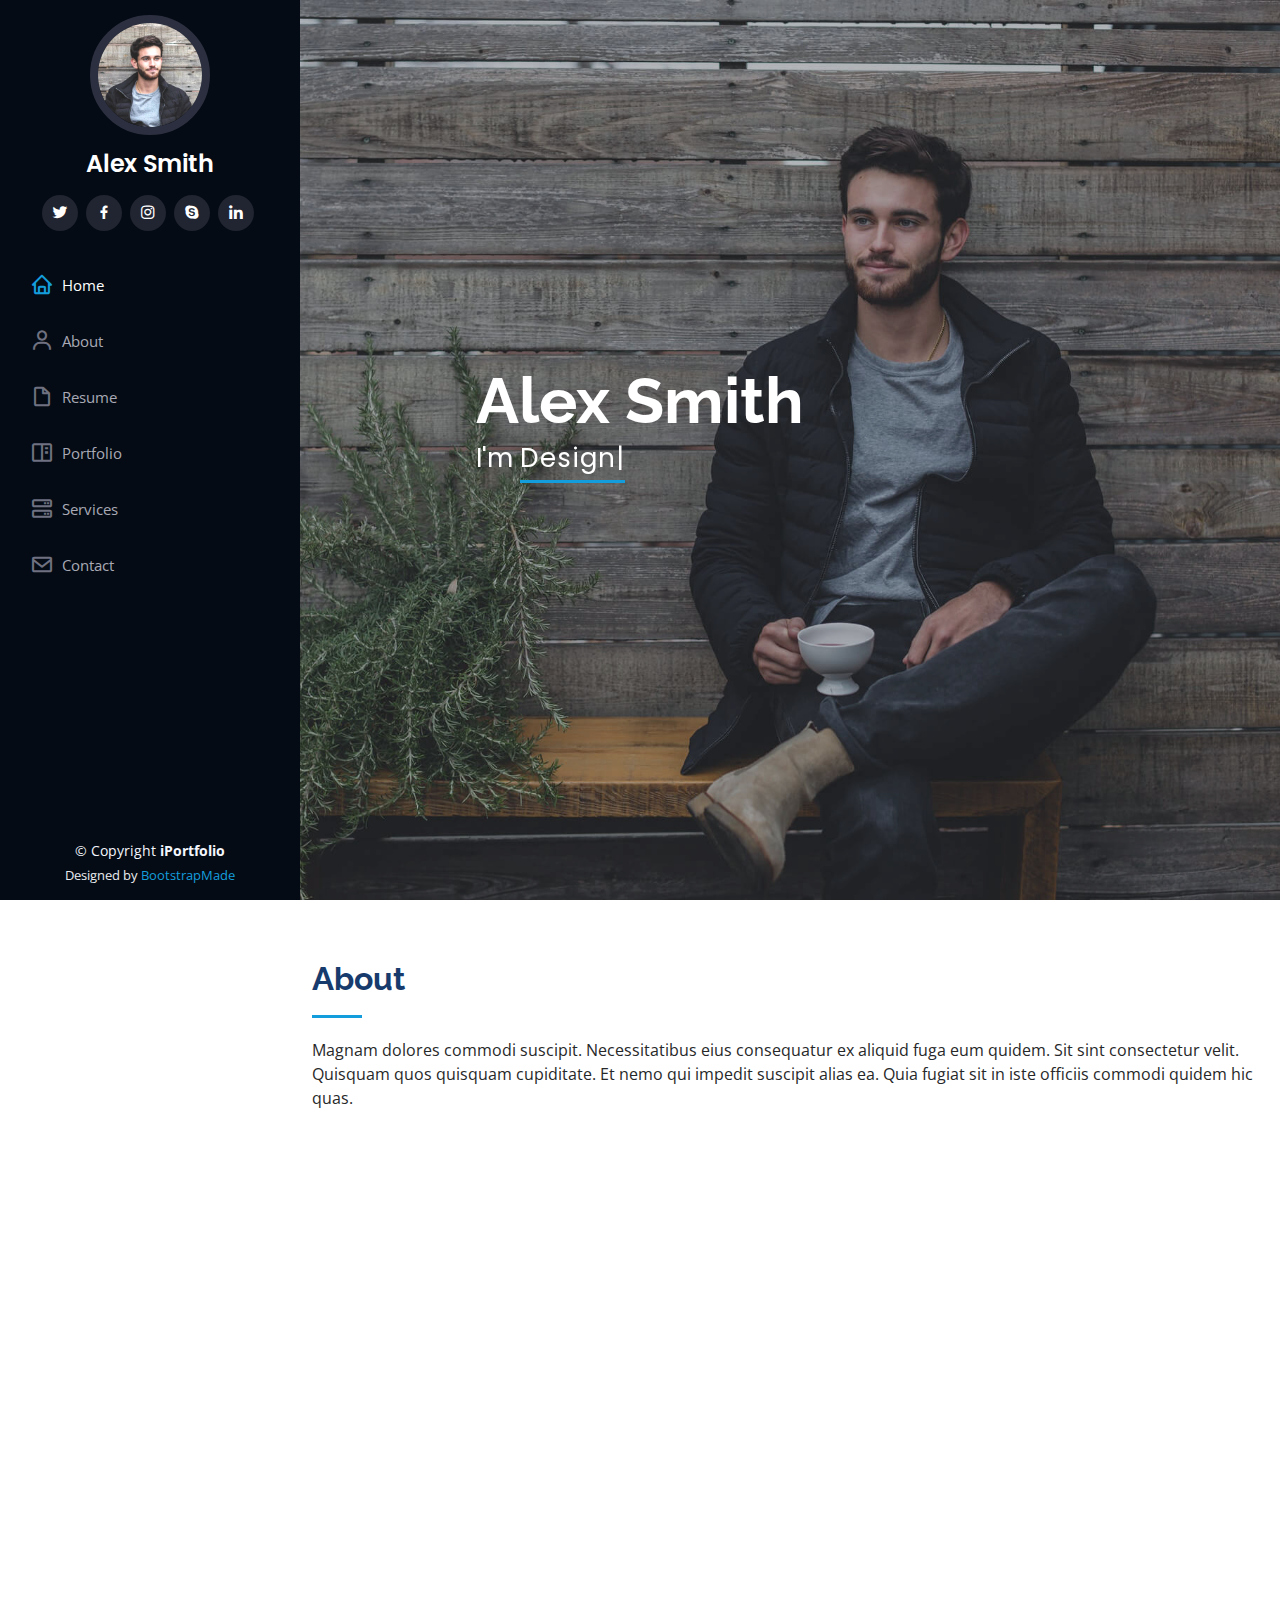
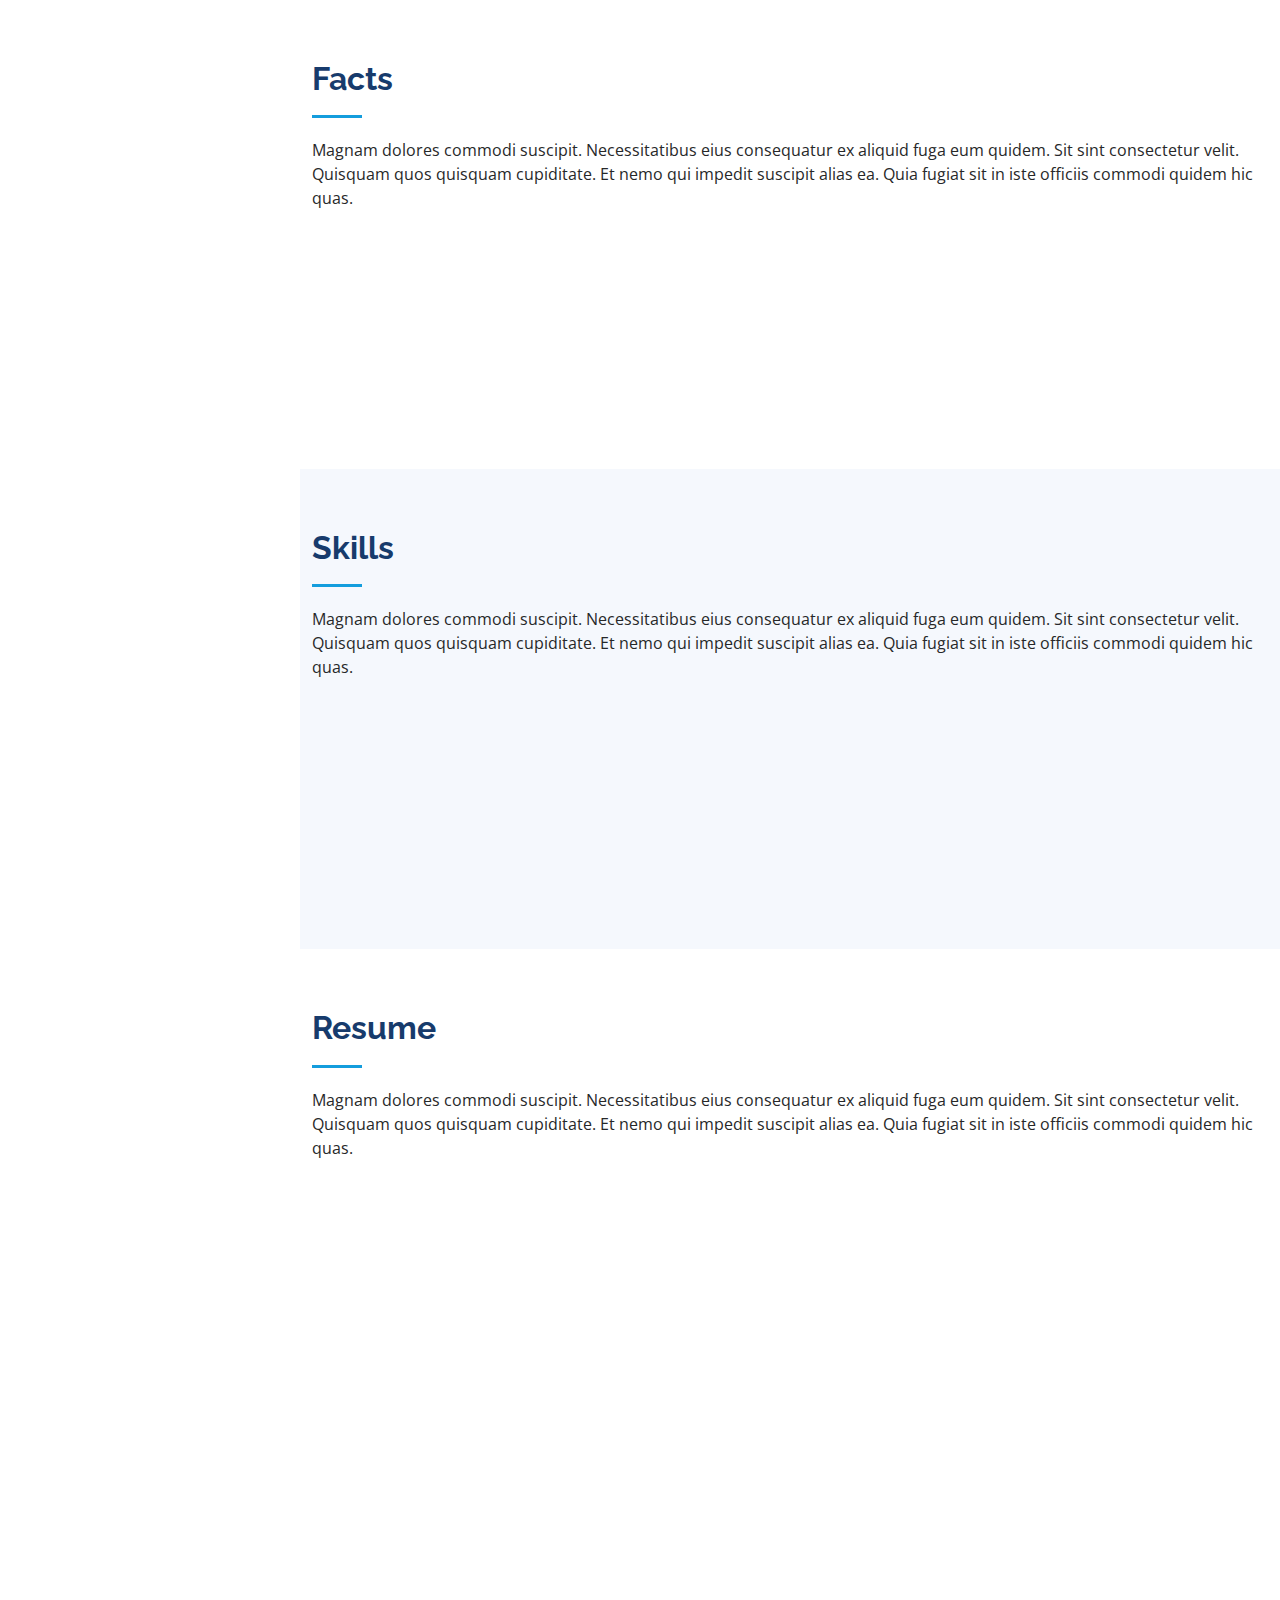
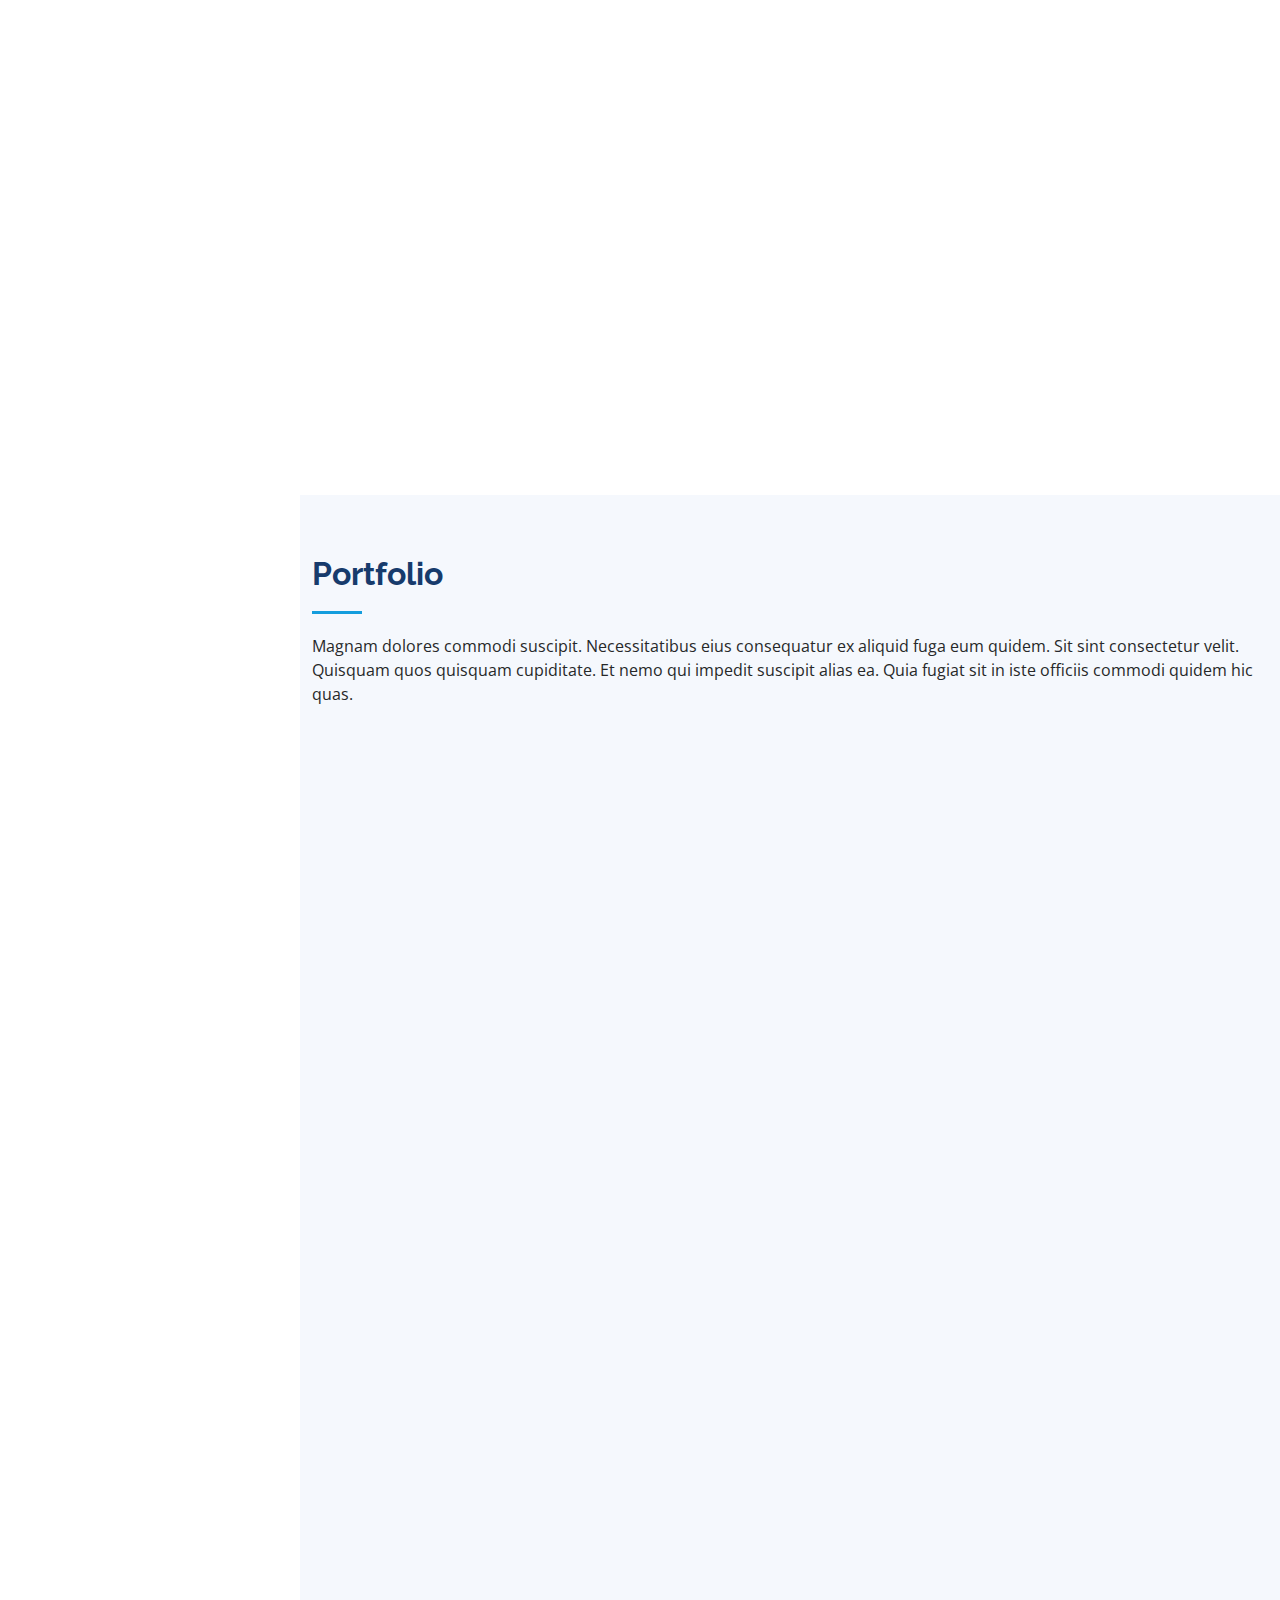
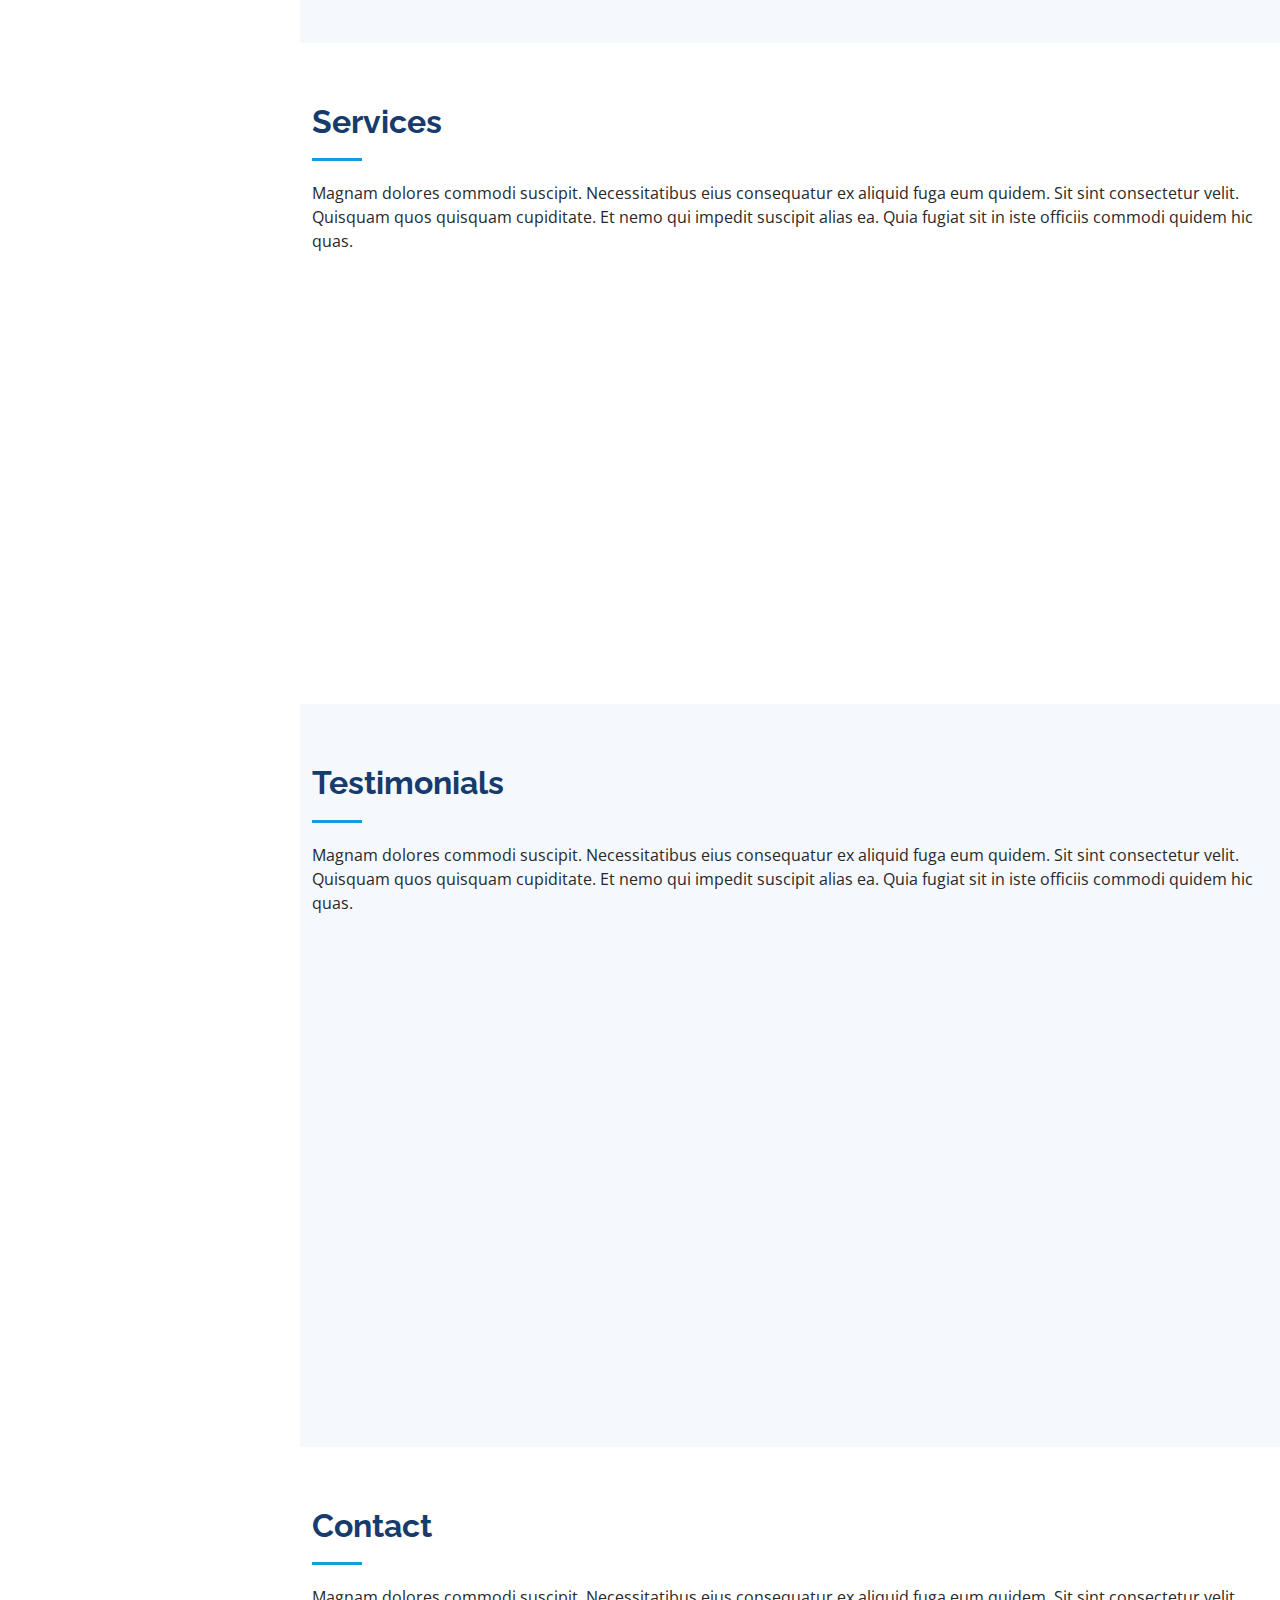
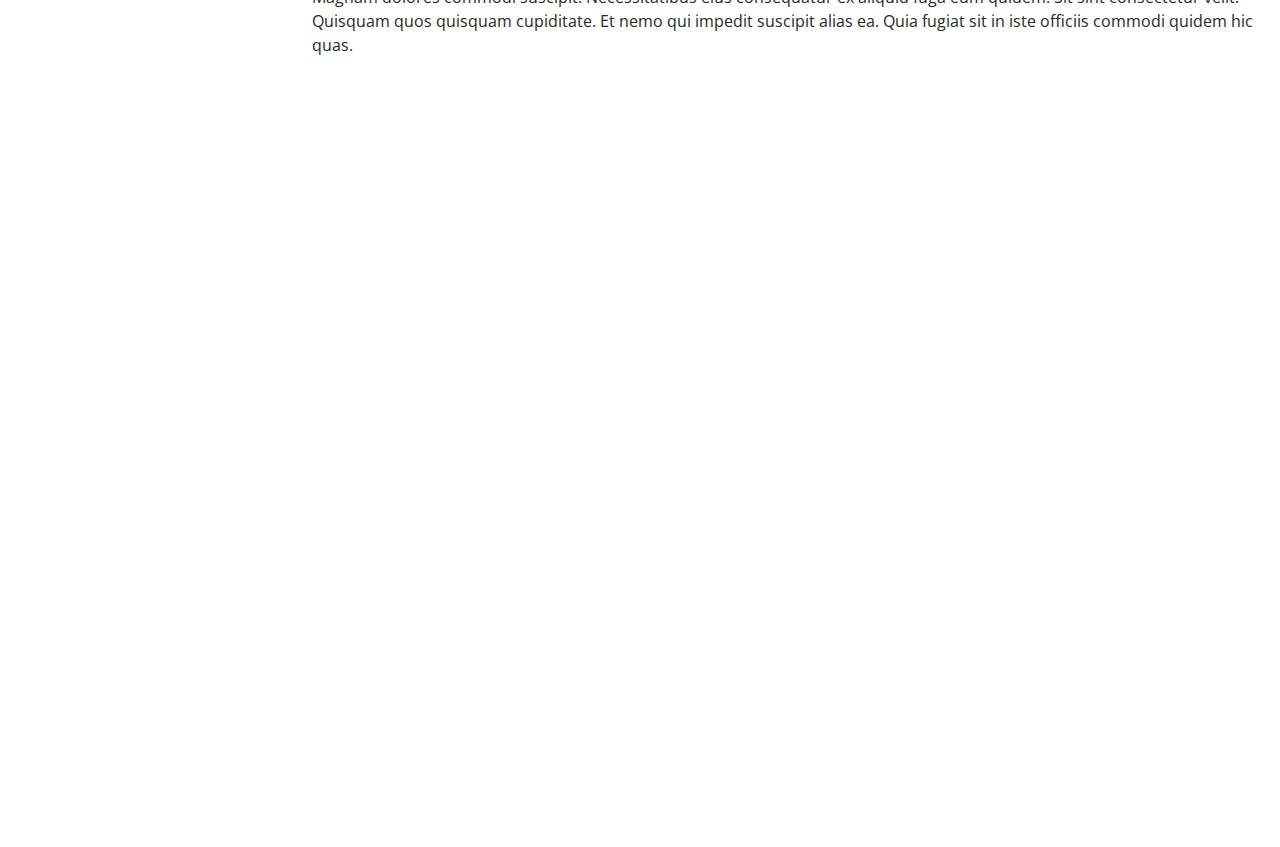
==== index.html @ 1d285004 "Bootstrap Free resume Template" ====
<!DOCTYPE html>
<html lang="en">

<head>
  <meta charset="utf-8">
  <meta content="width=device-width, initial-scale=1.0" name="viewport">

  <title>iPortfolio Bootstrap Template - Index</title>
  <meta content="" name="description">
  <meta content="" name="keywords">

  <!-- Favicons -->
  <link href="assets/img/favicon.png" rel="icon">
  <link href="assets/img/apple-touch-icon.png" rel="apple-touch-icon">

  <!-- Google Fonts -->
  <link href="https://fonts.googleapis.com/css?family=Open+Sans:300,300i,400,400i,600,600i,700,700i|Raleway:300,300i,400,400i,500,500i,600,600i,700,700i|Poppins:300,300i,400,400i,500,500i,600,600i,700,700i" rel="stylesheet">

  <!-- Vendor CSS Files -->
  <link href="assets/vendor/aos/aos.css" rel="stylesheet">
  <link href="assets/vendor/bootstrap/css/bootstrap.min.css" rel="stylesheet">
  <link href="assets/vendor/bootstrap-icons/bootstrap-icons.css" rel="stylesheet">
  <link href="assets/vendor/boxicons/css/boxicons.min.css" rel="stylesheet">
  <link href="assets/vendor/glightbox/css/glightbox.min.css" rel="stylesheet">
  <link href="assets/vendor/swiper/swiper-bundle.min.css" rel="stylesheet">

  <!-- Template Main CSS File -->
  <link href="assets/css/style.css" rel="stylesheet">

  <!-- =======================================================
  * Template Name: iPortfolio
  * Updated: Mar 10 2023 with Bootstrap v5.2.3
  * Template URL: https://bootstrapmade.com/iportfolio-bootstrap-portfolio-websites-template/
  * Author: BootstrapMade.com
  * License: https://bootstrapmade.com/license/
  ======================================================== -->
</head>

<body>

  <!-- ======= Mobile nav toggle button ======= -->
  <i class="bi bi-list mobile-nav-toggle d-xl-none"></i>

  <!-- ======= Header ======= -->
  <header id="header">
    <div class="d-flex flex-column">

      <div class="profile">
        <img src="assets/img/profile-img.jpg" alt="" class="img-fluid rounded-circle">
        <h1 class="text-light"><a href="index.html">Alex Smith</a></h1>
        <div class="social-links mt-3 text-center">
          <a href="#" class="twitter"><i class="bx bxl-twitter"></i></a>
          <a href="#" class="facebook"><i class="bx bxl-facebook"></i></a>
          <a href="#" class="instagram"><i class="bx bxl-instagram"></i></a>
          <a href="#" class="google-plus"><i class="bx bxl-skype"></i></a>
          <a href="#" class="linkedin"><i class="bx bxl-linkedin"></i></a>
        </div>
      </div>

      <nav id="navbar" class="nav-menu navbar">
        <ul>
          <li><a href="#hero" class="nav-link scrollto active"><i class="bx bx-home"></i> <span>Home</span></a></li>
          <li><a href="#about" class="nav-link scrollto"><i class="bx bx-user"></i> <span>About</span></a></li>
          <li><a href="#resume" class="nav-link scrollto"><i class="bx bx-file-blank"></i> <span>Resume</span></a></li>
          <li><a href="#portfolio" class="nav-link scrollto"><i class="bx bx-book-content"></i> <span>Portfolio</span></a></li>
          <li><a href="#services" class="nav-link scrollto"><i class="bx bx-server"></i> <span>Services</span></a></li>
          <li><a href="#contact" class="nav-link scrollto"><i class="bx bx-envelope"></i> <span>Contact</span></a></li>
        </ul>
      </nav><!-- .nav-menu -->
    </div>
  </header><!-- End Header -->

  <!-- ======= Hero Section ======= -->
  <section id="hero" class="d-flex flex-column justify-content-center align-items-center">
    <div class="hero-container" data-aos="fade-in">
      <h1>Alex Smith</h1>
      <p>I'm <span class="typed" data-typed-items="Designer, Developer, Freelancer, Photographer"></span></p>
    </div>
  </section><!-- End Hero -->

  <main id="main">

    <!-- ======= About Section ======= -->
    <section id="about" class="about">
      <div class="container">

        <div class="section-title">
          <h2>About</h2>
          <p>Magnam dolores commodi suscipit. Necessitatibus eius consequatur ex aliquid fuga eum quidem. Sit sint consectetur velit. Quisquam quos quisquam cupiditate. Et nemo qui impedit suscipit alias ea. Quia fugiat sit in iste officiis commodi quidem hic quas.</p>
        </div>

        <div class="row">
          <div class="col-lg-4" data-aos="fade-right">
            <img src="assets/img/profile-img.jpg" class="img-fluid" alt="">
          </div>
          <div class="col-lg-8 pt-4 pt-lg-0 content" data-aos="fade-left">
            <h3>UI/UX Designer &amp; Web Developer.</h3>
            <p class="fst-italic">
              Lorem ipsum dolor sit amet, consectetur adipiscing elit, sed do eiusmod tempor incididunt ut labore et dolore
              magna aliqua.
            </p>
            <div class="row">
              <div class="col-lg-6">
                <ul>
                  <li><i class="bi bi-chevron-right"></i> <strong>Birthday:</strong> <span>1 May 1995</span></li>
                  <li><i class="bi bi-chevron-right"></i> <strong>Website:</strong> <span>www.example.com</span></li>
                  <li><i class="bi bi-chevron-right"></i> <strong>Phone:</strong> <span>+123 456 7890</span></li>
                  <li><i class="bi bi-chevron-right"></i> <strong>City:</strong> <span>New York, USA</span></li>
                </ul>
              </div>
              <div class="col-lg-6">
                <ul>
                  <li><i class="bi bi-chevron-right"></i> <strong>Age:</strong> <span>30</span></li>
                  <li><i class="bi bi-chevron-right"></i> <strong>Degree:</strong> <span>Master</span></li>
                  <li><i class="bi bi-chevron-right"></i> <strong>PhEmailone:</strong> <span>email@example.com</span></li>
                  <li><i class="bi bi-chevron-right"></i> <strong>Freelance:</strong> <span>Available</span></li>
                </ul>
              </div>
            </div>
            <p>
              Officiis eligendi itaque labore et dolorum mollitia officiis optio vero. Quisquam sunt adipisci omnis et ut. Nulla accusantium dolor incidunt officia tempore. Et eius omnis.
              Cupiditate ut dicta maxime officiis quidem quia. Sed et consectetur qui quia repellendus itaque neque. Aliquid amet quidem ut quaerat cupiditate. Ab et eum qui repellendus omnis culpa magni laudantium dolores.
            </p>
          </div>
        </div>

      </div>
    </section><!-- End About Section -->

    <!-- ======= Facts Section ======= -->
    <section id="facts" class="facts">
      <div class="container">

        <div class="section-title">
          <h2>Facts</h2>
          <p>Magnam dolores commodi suscipit. Necessitatibus eius consequatur ex aliquid fuga eum quidem. Sit sint consectetur velit. Quisquam quos quisquam cupiditate. Et nemo qui impedit suscipit alias ea. Quia fugiat sit in iste officiis commodi quidem hic quas.</p>
        </div>

        <div class="row no-gutters">

          <div class="col-lg-3 col-md-6 d-md-flex align-items-md-stretch" data-aos="fade-up">
            <div class="count-box">
              <i class="bi bi-emoji-smile"></i>
              <span data-purecounter-start="0" data-purecounter-end="232" data-purecounter-duration="1" class="purecounter"></span>
              <p><strong>Happy Clients</strong> consequuntur quae</p>
            </div>
          </div>

          <div class="col-lg-3 col-md-6 d-md-flex align-items-md-stretch" data-aos="fade-up" data-aos-delay="100">
            <div class="count-box">
              <i class="bi bi-journal-richtext"></i>
              <span data-purecounter-start="0" data-purecounter-end="521" data-purecounter-duration="1" class="purecounter"></span>
              <p><strong>Projects</strong> adipisci atque cum quia aut</p>
            </div>
          </div>

          <div class="col-lg-3 col-md-6 d-md-flex align-items-md-stretch" data-aos="fade-up" data-aos-delay="200">
            <div class="count-box">
              <i class="bi bi-headset"></i>
              <span data-purecounter-start="0" data-purecounter-end="1453" data-purecounter-duration="1" class="purecounter"></span>
              <p><strong>Hours Of Support</strong> aut commodi quaerat</p>
            </div>
          </div>

          <div class="col-lg-3 col-md-6 d-md-flex align-items-md-stretch" data-aos="fade-up" data-aos-delay="300">
            <div class="count-box">
              <i class="bi bi-people"></i>
              <span data-purecounter-start="0" data-purecounter-end="32" data-purecounter-duration="1" class="purecounter"></span>
              <p><strong>Hard Workers</strong> rerum asperiores dolor</p>
            </div>
          </div>

        </div>

      </div>
    </section><!-- End Facts Section -->

    <!-- ======= Skills Section ======= -->
    <section id="skills" class="skills section-bg">
      <div class="container">

        <div class="section-title">
          <h2>Skills</h2>
          <p>Magnam dolores commodi suscipit. Necessitatibus eius consequatur ex aliquid fuga eum quidem. Sit sint consectetur velit. Quisquam quos quisquam cupiditate. Et nemo qui impedit suscipit alias ea. Quia fugiat sit in iste officiis commodi quidem hic quas.</p>
        </div>

        <div class="row skills-content">

          <div class="col-lg-6" data-aos="fade-up">

            <div class="progress">
              <span class="skill">HTML <i class="val">100%</i></span>
              <div class="progress-bar-wrap">
                <div class="progress-bar" role="progressbar" aria-valuenow="100" aria-valuemin="0" aria-valuemax="100"></div>
              </div>
            </div>

            <div class="progress">
              <span class="skill">CSS <i class="val">90%</i></span>
              <div class="progress-bar-wrap">
                <div class="progress-bar" role="progressbar" aria-valuenow="90" aria-valuemin="0" aria-valuemax="100"></div>
              </div>
            </div>

            <div class="progress">
              <span class="skill">JavaScript <i class="val">75%</i></span>
              <div class="progress-bar-wrap">
                <div class="progress-bar" role="progressbar" aria-valuenow="75" aria-valuemin="0" aria-valuemax="100"></div>
              </div>
            </div>

          </div>

          <div class="col-lg-6" data-aos="fade-up" data-aos-delay="100">

            <div class="progress">
              <span class="skill">PHP <i class="val">80%</i></span>
              <div class="progress-bar-wrap">
                <div class="progress-bar" role="progressbar" aria-valuenow="80" aria-valuemin="0" aria-valuemax="100"></div>
              </div>
            </div>

            <div class="progress">
              <span class="skill">WordPress/CMS <i class="val">90%</i></span>
              <div class="progress-bar-wrap">
                <div class="progress-bar" role="progressbar" aria-valuenow="90" aria-valuemin="0" aria-valuemax="100"></div>
              </div>
            </div>

            <div class="progress">
              <span class="skill">Photoshop <i class="val">55%</i></span>
              <div class="progress-bar-wrap">
                <div class="progress-bar" role="progressbar" aria-valuenow="55" aria-valuemin="0" aria-valuemax="100"></div>
              </div>
            </div>

          </div>

        </div>

      </div>
    </section><!-- End Skills Section -->

    <!-- ======= Resume Section ======= -->
    <section id="resume" class="resume">
      <div class="container">

        <div class="section-title">
          <h2>Resume</h2>
          <p>Magnam dolores commodi suscipit. Necessitatibus eius consequatur ex aliquid fuga eum quidem. Sit sint consectetur velit. Quisquam quos quisquam cupiditate. Et nemo qui impedit suscipit alias ea. Quia fugiat sit in iste officiis commodi quidem hic quas.</p>
        </div>

        <div class="row">
          <div class="col-lg-6" data-aos="fade-up">
            <h3 class="resume-title">Sumary</h3>
            <div class="resume-item pb-0">
              <h4>Alex Smith</h4>
              <p><em>Innovative and deadline-driven Graphic Designer with 3+ years of experience designing and developing user-centered digital/print marketing material from initial concept to final, polished deliverable.</em></p>
              <ul>
                <li>Portland par 127,Orlando, FL</li>
                <li>(123) 456-7891</li>
                <li>alice.barkley@example.com</li>
              </ul>
            </div>

            <h3 class="resume-title">Education</h3>
            <div class="resume-item">
              <h4>Master of Fine Arts &amp; Graphic Design</h4>
              <h5>2015 - 2016</h5>
              <p><em>Rochester Institute of Technology, Rochester, NY</em></p>
              <p>Qui deserunt veniam. Et sed aliquam labore tempore sed quisquam iusto autem sit. Ea vero voluptatum qui ut dignissimos deleniti nerada porti sand markend</p>
            </div>
            <div class="resume-item">
              <h4>Bachelor of Fine Arts &amp; Graphic Design</h4>
              <h5>2010 - 2014</h5>
              <p><em>Rochester Institute of Technology, Rochester, NY</em></p>
              <p>Quia nobis sequi est occaecati aut. Repudiandae et iusto quae reiciendis et quis Eius vel ratione eius unde vitae rerum voluptates asperiores voluptatem Earum molestiae consequatur neque etlon sader mart dila</p>
            </div>
          </div>
          <div class="col-lg-6" data-aos="fade-up" data-aos-delay="100">
            <h3 class="resume-title">Professional Experience</h3>
            <div class="resume-item">
              <h4>Senior graphic design specialist</h4>
              <h5>2019 - Present</h5>
              <p><em>Experion, New York, NY </em></p>
              <ul>
                <li>Lead in the design, development, and implementation of the graphic, layout, and production communication materials</li>
                <li>Delegate tasks to the 7 members of the design team and provide counsel on all aspects of the project. </li>
                <li>Supervise the assessment of all graphic materials in order to ensure quality and accuracy of the design</li>
                <li>Oversee the efficient use of production project budgets ranging from $2,000 - $25,000</li>
              </ul>
            </div>
            <div class="resume-item">
              <h4>Graphic design specialist</h4>
              <h5>2017 - 2018</h5>
              <p><em>Stepping Stone Advertising, New York, NY</em></p>
              <ul>
                <li>Developed numerous marketing programs (logos, brochures,infographics, presentations, and advertisements).</li>
                <li>Managed up to 5 projects or tasks at a given time while under pressure</li>
                <li>Recommended and consulted with clients on the most appropriate graphic design</li>
                <li>Created 4+ design presentations and proposals a month for clients and account managers</li>
              </ul>
            </div>
          </div>
        </div>

      </div>
    </section><!-- End Resume Section -->

    <!-- ======= Portfolio Section ======= -->
    <section id="portfolio" class="portfolio section-bg">
      <div class="container">

        <div class="section-title">
          <h2>Portfolio</h2>
          <p>Magnam dolores commodi suscipit. Necessitatibus eius consequatur ex aliquid fuga eum quidem. Sit sint consectetur velit. Quisquam quos quisquam cupiditate. Et nemo qui impedit suscipit alias ea. Quia fugiat sit in iste officiis commodi quidem hic quas.</p>
        </div>

        <div class="row" data-aos="fade-up">
          <div class="col-lg-12 d-flex justify-content-center">
            <ul id="portfolio-flters">
              <li data-filter="*" class="filter-active">All</li>
              <li data-filter=".filter-app">App</li>
              <li data-filter=".filter-card">Card</li>
              <li data-filter=".filter-web">Web</li>
            </ul>
          </div>
        </div>

        <div class="row portfolio-container" data-aos="fade-up" data-aos-delay="100">

          <div class="col-lg-4 col-md-6 portfolio-item filter-app">
            <div class="portfolio-wrap">
              <img src="assets/img/portfolio/portfolio-1.jpg" class="img-fluid" alt="">
              <div class="portfolio-links">
                <a href="assets/img/portfolio/portfolio-1.jpg" data-gallery="portfolioGallery" class="portfolio-lightbox" title="App 1"><i class="bx bx-plus"></i></a>
                <a href="portfolio-details.html" title="More Details"><i class="bx bx-link"></i></a>
              </div>
            </div>
          </div>

          <div class="col-lg-4 col-md-6 portfolio-item filter-web">
            <div class="portfolio-wrap">
              <img src="assets/img/portfolio/portfolio-2.jpg" class="img-fluid" alt="">
              <div class="portfolio-links">
                <a href="assets/img/portfolio/portfolio-2.jpg" data-gallery="portfolioGallery" class="portfolio-lightbox" title="Web 3"><i class="bx bx-plus"></i></a>
                <a href="portfolio-details.html" title="More Details"><i class="bx bx-link"></i></a>
              </div>
            </div>
          </div>

          <div class="col-lg-4 col-md-6 portfolio-item filter-app">
            <div class="portfolio-wrap">
              <img src="assets/img/portfolio/portfolio-3.jpg" class="img-fluid" alt="">
              <div class="portfolio-links">
                <a href="assets/img/portfolio/portfolio-3.jpg" data-gallery="portfolioGallery" class="portfolio-lightbox" title="App 2"><i class="bx bx-plus"></i></a>
                <a href="portfolio-details.html" title="More Details"><i class="bx bx-link"></i></a>
              </div>
            </div>
          </div>

          <div class="col-lg-4 col-md-6 portfolio-item filter-card">
            <div class="portfolio-wrap">
              <img src="assets/img/portfolio/portfolio-4.jpg" class="img-fluid" alt="">
              <div class="portfolio-links">
                <a href="assets/img/portfolio/portfolio-4.jpg" data-gallery="portfolioGallery" class="portfolio-lightbox" title="Card 2"><i class="bx bx-plus"></i></a>
                <a href="portfolio-details.html" title="More Details"><i class="bx bx-link"></i></a>
              </div>
            </div>
          </div>

          <div class="col-lg-4 col-md-6 portfolio-item filter-web">
            <div class="portfolio-wrap">
              <img src="assets/img/portfolio/portfolio-5.jpg" class="img-fluid" alt="">
              <div class="portfolio-links">
                <a href="assets/img/portfolio/portfolio-5.jpg" data-gallery="portfolioGallery" class="portfolio-lightbox" title="Web 2"><i class="bx bx-plus"></i></a>
                <a href="portfolio-details.html" title="More Details"><i class="bx bx-link"></i></a>
              </div>
            </div>
          </div>

          <div class="col-lg-4 col-md-6 portfolio-item filter-app">
            <div class="portfolio-wrap">
              <img src="assets/img/portfolio/portfolio-6.jpg" class="img-fluid" alt="">
              <div class="portfolio-links">
                <a href="assets/img/portfolio/portfolio-6.jpg" data-gallery="portfolioGallery" class="portfolio-lightbox" title="App 3"><i class="bx bx-plus"></i></a>
                <a href="portfolio-details.html" title="More Details"><i class="bx bx-link"></i></a>
              </div>
            </div>
          </div>

          <div class="col-lg-4 col-md-6 portfolio-item filter-card">
            <div class="portfolio-wrap">
              <img src="assets/img/portfolio/portfolio-7.jpg" class="img-fluid" alt="">
              <div class="portfolio-links">
                <a href="assets/img/portfolio/portfolio-7.jpg" data-gallery="portfolioGallery" class="portfolio-lightbox" title="Card 1"><i class="bx bx-plus"></i></a>
                <a href="portfolio-details.html" title="More Details"><i class="bx bx-link"></i></a>
              </div>
            </div>
          </div>

          <div class="col-lg-4 col-md-6 portfolio-item filter-card">
            <div class="portfolio-wrap">
              <img src="assets/img/portfolio/portfolio-8.jpg" class="img-fluid" alt="">
              <div class="portfolio-links">
                <a href="assets/img/portfolio/portfolio-8.jpg" data-gallery="portfolioGallery" class="portfolio-lightbox" title="Card 3"><i class="bx bx-plus"></i></a>
                <a href="portfolio-details.html" title="More Details"><i class="bx bx-link"></i></a>
              </div>
            </div>
          </div>

          <div class="col-lg-4 col-md-6 portfolio-item filter-web">
            <div class="portfolio-wrap">
              <img src="assets/img/portfolio/portfolio-9.jpg" class="img-fluid" alt="">
              <div class="portfolio-links">
                <a href="assets/img/portfolio/portfolio-9.jpg" data-gallery="portfolioGallery" class="portfolio-lightbox" title="Web 3"><i class="bx bx-plus"></i></a>
                <a href="portfolio-details.html" title="More Details"><i class="bx bx-link"></i></a>
              </div>
            </div>
          </div>

        </div>

      </div>
    </section><!-- End Portfolio Section -->

    <!-- ======= Services Section ======= -->
    <section id="services" class="services">
      <div class="container">

        <div class="section-title">
          <h2>Services</h2>
          <p>Magnam dolores commodi suscipit. Necessitatibus eius consequatur ex aliquid fuga eum quidem. Sit sint consectetur velit. Quisquam quos quisquam cupiditate. Et nemo qui impedit suscipit alias ea. Quia fugiat sit in iste officiis commodi quidem hic quas.</p>
        </div>

        <div class="row">
          <div class="col-lg-4 col-md-6 icon-box" data-aos="fade-up">
            <div class="icon"><i class="bi bi-briefcase"></i></div>
            <h4 class="title"><a href="">Lorem Ipsum</a></h4>
            <p class="description">Voluptatum deleniti atque corrupti quos dolores et quas molestias excepturi sint occaecati cupiditate non provident</p>
          </div>
          <div class="col-lg-4 col-md-6 icon-box" data-aos="fade-up" data-aos-delay="100">
            <div class="icon"><i class="bi bi-card-checklist"></i></div>
            <h4 class="title"><a href="">Dolor Sitema</a></h4>
            <p class="description">Minim veniam, quis nostrud exercitation ullamco laboris nisi ut aliquip ex ea commodo consequat tarad limino ata</p>
          </div>
          <div class="col-lg-4 col-md-6 icon-box" data-aos="fade-up" data-aos-delay="200">
            <div class="icon"><i class="bi bi-bar-chart"></i></div>
            <h4 class="title"><a href="">Sed ut perspiciatis</a></h4>
            <p class="description">Duis aute irure dolor in reprehenderit in voluptate velit esse cillum dolore eu fugiat nulla pariatur</p>
          </div>
          <div class="col-lg-4 col-md-6 icon-box" data-aos="fade-up" data-aos-delay="300">
            <div class="icon"><i class="bi bi-binoculars"></i></div>
            <h4 class="title"><a href="">Magni Dolores</a></h4>
            <p class="description">Excepteur sint occaecat cupidatat non proident, sunt in culpa qui officia deserunt mollit anim id est laborum</p>
          </div>
          <div class="col-lg-4 col-md-6 icon-box" data-aos="fade-up" data-aos-delay="400">
            <div class="icon"><i class="bi bi-brightness-high"></i></div>
            <h4 class="title"><a href="">Nemo Enim</a></h4>
            <p class="description">At vero eos et accusamus et iusto odio dignissimos ducimus qui blanditiis praesentium voluptatum deleniti atque</p>
          </div>
          <div class="col-lg-4 col-md-6 icon-box" data-aos="fade-up" data-aos-delay="500">
            <div class="icon"><i class="bi bi-calendar4-week"></i></div>
            <h4 class="title"><a href="">Eiusmod Tempor</a></h4>
            <p class="description">Et harum quidem rerum facilis est et expedita distinctio. Nam libero tempore, cum soluta nobis est eligendi</p>
          </div>
        </div>

      </div>
    </section><!-- End Services Section -->

    <!-- ======= Testimonials Section ======= -->
    <section id="testimonials" class="testimonials section-bg">
      <div class="container">

        <div class="section-title">
          <h2>Testimonials</h2>
          <p>Magnam dolores commodi suscipit. Necessitatibus eius consequatur ex aliquid fuga eum quidem. Sit sint consectetur velit. Quisquam quos quisquam cupiditate. Et nemo qui impedit suscipit alias ea. Quia fugiat sit in iste officiis commodi quidem hic quas.</p>
        </div>

        <div class="testimonials-slider swiper" data-aos="fade-up" data-aos-delay="100">
          <div class="swiper-wrapper">

            <div class="swiper-slide">
              <div class="testimonial-item" data-aos="fade-up">
                <p>
                  <i class="bx bxs-quote-alt-left quote-icon-left"></i>
                  Proin iaculis purus consequat sem cure digni ssim donec porttitora entum suscipit rhoncus. Accusantium quam, ultricies eget id, aliquam eget nibh et. Maecen aliquam, risus at semper.
                  <i class="bx bxs-quote-alt-right quote-icon-right"></i>
                </p>
                <img src="assets/img/testimonials/testimonials-1.jpg" class="testimonial-img" alt="">
                <h3>Saul Goodman</h3>
                <h4>Ceo &amp; Founder</h4>
              </div>
            </div><!-- End testimonial item -->

            <div class="swiper-slide">
              <div class="testimonial-item" data-aos="fade-up" data-aos-delay="100">
                <p>
                  <i class="bx bxs-quote-alt-left quote-icon-left"></i>
                  Export tempor illum tamen malis malis eram quae irure esse labore quem cillum quid cillum eram malis quorum velit fore eram velit sunt aliqua noster fugiat irure amet legam anim culpa.
                  <i class="bx bxs-quote-alt-right quote-icon-right"></i>
                </p>
                <img src="assets/img/testimonials/testimonials-2.jpg" class="testimonial-img" alt="">
                <h3>Sara Wilsson</h3>
                <h4>Designer</h4>
              </div>
            </div><!-- End testimonial item -->

            <div class="swiper-slide">
              <div class="testimonial-item" data-aos="fade-up" data-aos-delay="200">
                <p>
                  <i class="bx bxs-quote-alt-left quote-icon-left"></i>
                  Enim nisi quem export duis labore cillum quae magna enim sint quorum nulla quem veniam duis minim tempor labore quem eram duis noster aute amet eram fore quis sint minim.
                  <i class="bx bxs-quote-alt-right quote-icon-right"></i>
                </p>
                <img src="assets/img/testimonials/testimonials-3.jpg" class="testimonial-img" alt="">
                <h3>Jena Karlis</h3>
                <h4>Store Owner</h4>
              </div>
            </div><!-- End testimonial item -->

            <div class="swiper-slide">
              <div class="testimonial-item" data-aos="fade-up" data-aos-delay="300">
                <p>
                  <i class="bx bxs-quote-alt-left quote-icon-left"></i>
                  Fugiat enim eram quae cillum dolore dolor amet nulla culpa multos export minim fugiat minim velit minim dolor enim duis veniam ipsum anim magna sunt elit fore quem dolore labore illum veniam.
                  <i class="bx bxs-quote-alt-right quote-icon-right"></i>
                </p>
                <img src="assets/img/testimonials/testimonials-4.jpg" class="testimonial-img" alt="">
                <h3>Matt Brandon</h3>
                <h4>Freelancer</h4>
              </div>
            </div><!-- End testimonial item -->

            <div class="swiper-slide">
              <div class="testimonial-item" data-aos="fade-up" data-aos-delay="400">
                <p>
                  <i class="bx bxs-quote-alt-left quote-icon-left"></i>
                  Quis quorum aliqua sint quem legam fore sunt eram irure aliqua veniam tempor noster veniam enim culpa labore duis sunt culpa nulla illum cillum fugiat legam esse veniam culpa fore nisi cillum quid.
                  <i class="bx bxs-quote-alt-right quote-icon-right"></i>
                </p>
                <img src="assets/img/testimonials/testimonials-5.jpg" class="testimonial-img" alt="">
                <h3>John Larson</h3>
                <h4>Entrepreneur</h4>
              </div>
            </div><!-- End testimonial item -->

          </div>
          <div class="swiper-pagination"></div>
        </div>

      </div>
    </section><!-- End Testimonials Section -->

    <!-- ======= Contact Section ======= -->
    <section id="contact" class="contact">
      <div class="container">

        <div class="section-title">
          <h2>Contact</h2>
          <p>Magnam dolores commodi suscipit. Necessitatibus eius consequatur ex aliquid fuga eum quidem. Sit sint consectetur velit. Quisquam quos quisquam cupiditate. Et nemo qui impedit suscipit alias ea. Quia fugiat sit in iste officiis commodi quidem hic quas.</p>
        </div>

        <div class="row" data-aos="fade-in">

          <div class="col-lg-5 d-flex align-items-stretch">
            <div class="info">
              <div class="address">
                <i class="bi bi-geo-alt"></i>
                <h4>Location:</h4>
                <p>A108 Adam Street, New York, NY 535022</p>
              </div>

              <div class="email">
                <i class="bi bi-envelope"></i>
                <h4>Email:</h4>
                <p>info@example.com</p>
              </div>

              <div class="phone">
                <i class="bi bi-phone"></i>
                <h4>Call:</h4>
                <p>+1 5589 55488 55s</p>
              </div>

              <iframe src="https://www.google.com/maps/embed?pb=!1m14!1m8!1m3!1d12097.433213460943!2d-74.0062269!3d40.7101282!3m2!1i1024!2i768!4f13.1!3m3!1m2!1s0x0%3A0xb89d1fe6bc499443!2sDowntown+Conference+Center!5e0!3m2!1smk!2sbg!4v1539943755621" frameborder="0" style="border:0; width: 100%; height: 290px;" allowfullscreen></iframe>
            </div>

          </div>

          <div class="col-lg-7 mt-5 mt-lg-0 d-flex align-items-stretch">
            <form action="forms/contact.php" method="post" role="form" class="php-email-form">
              <div class="row">
                <div class="form-group col-md-6">
                  <label for="name">Your Name</label>
                  <input type="text" name="name" class="form-control" id="name" required>
                </div>
                <div class="form-group col-md-6">
                  <label for="name">Your Email</label>
                  <input type="email" class="form-control" name="email" id="email" required>
                </div>
              </div>
              <div class="form-group">
                <label for="name">Subject</label>
                <input type="text" class="form-control" name="subject" id="subject" required>
              </div>
              <div class="form-group">
                <label for="name">Message</label>
                <textarea class="form-control" name="message" rows="10" required></textarea>
              </div>
              <div class="my-3">
                <div class="loading">Loading</div>
                <div class="error-message"></div>
                <div class="sent-message">Your message has been sent. Thank you!</div>
              </div>
              <div class="text-center"><button type="submit">Send Message</button></div>
            </form>
          </div>

        </div>

      </div>
    </section><!-- End Contact Section -->

  </main><!-- End #main -->

  <!-- ======= Footer ======= -->
  <footer id="footer">
    <div class="container">
      <div class="copyright">
        &copy; Copyright <strong><span>iPortfolio</span></strong>
      </div>
      <div class="credits">
        <!-- All the links in the footer should remain intact. -->
        <!-- You can delete the links only if you purchased the pro version. -->
        <!-- Licensing information: https://bootstrapmade.com/license/ -->
        <!-- Purchase the pro version with working PHP/AJAX contact form: https://bootstrapmade.com/iportfolio-bootstrap-portfolio-websites-template/ -->
        Designed by <a href="https://bootstrapmade.com/">BootstrapMade</a>
      </div>
    </div>
  </footer><!-- End  Footer -->

  <a href="#" class="back-to-top d-flex align-items-center justify-content-center"><i class="bi bi-arrow-up-short"></i></a>

  <!-- Vendor JS Files -->
  <script src="assets/vendor/purecounter/purecounter_vanilla.js"></script>
  <script src="assets/vendor/aos/aos.js"></script>
  <script src="assets/vendor/bootstrap/js/bootstrap.bundle.min.js"></script>
  <script src="assets/vendor/glightbox/js/glightbox.min.js"></script>
  <script src="assets/vendor/isotope-layout/isotope.pkgd.min.js"></script>
  <script src="assets/vendor/swiper/swiper-bundle.min.js"></script>
  <script src="assets/vendor/typed.js/typed.min.js"></script>
  <script src="assets/vendor/waypoints/noframework.waypoints.js"></script>
  <script src="assets/vendor/php-email-form/validate.js"></script>

  <!-- Template Main JS File -->
  <script src="assets/js/main.js"></script>

</body>

</html>
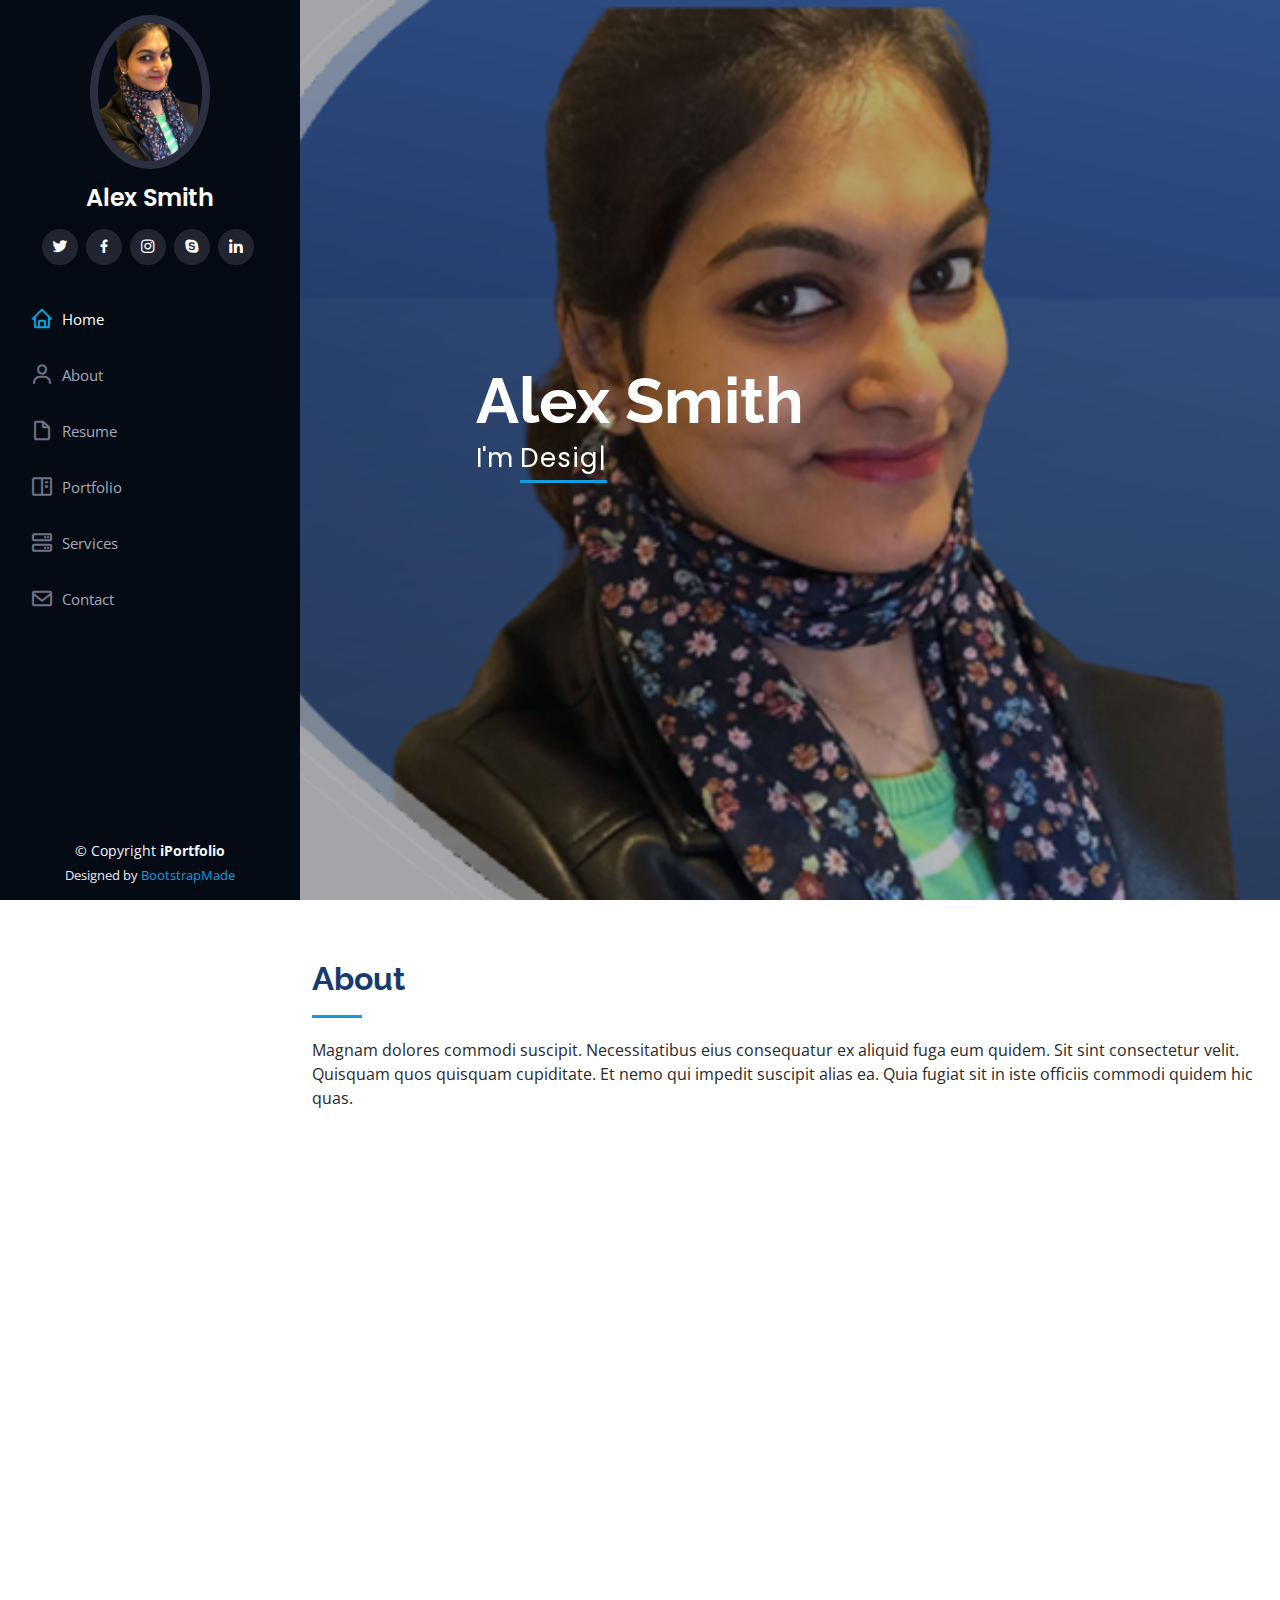
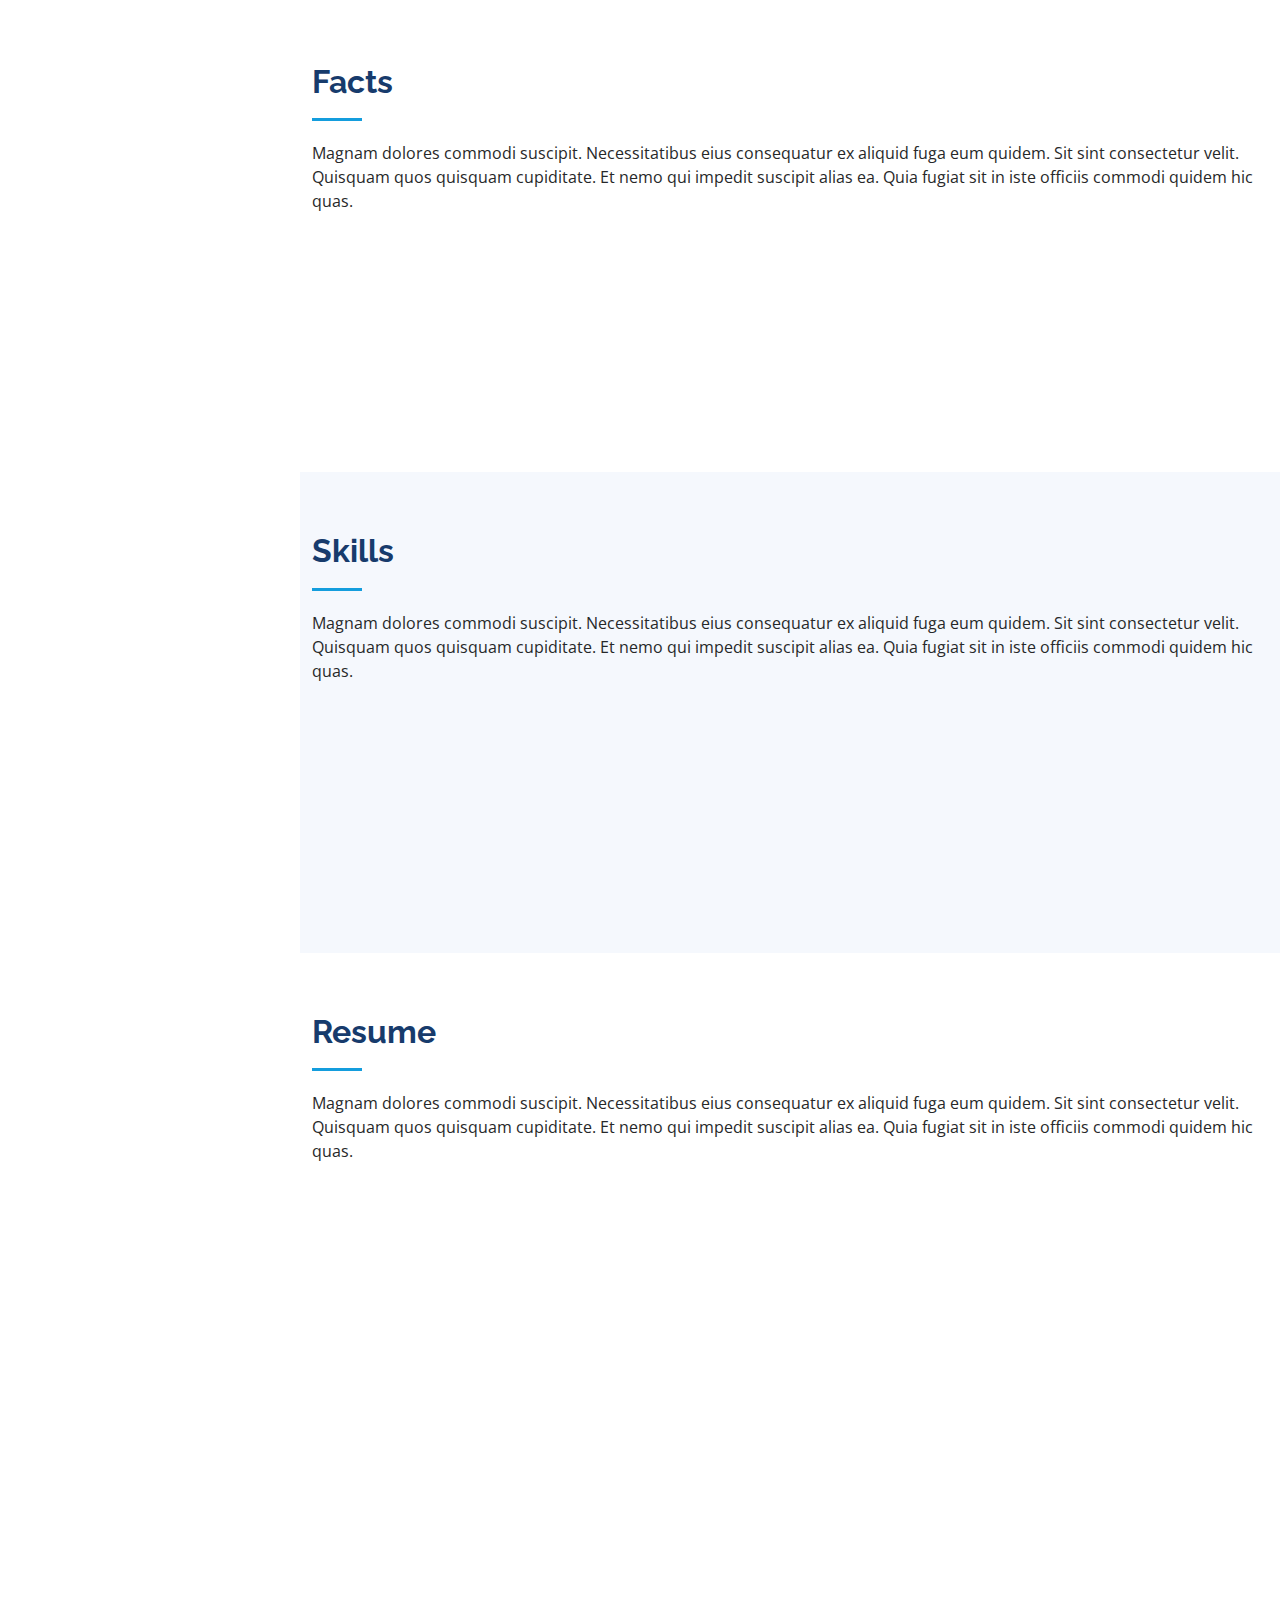
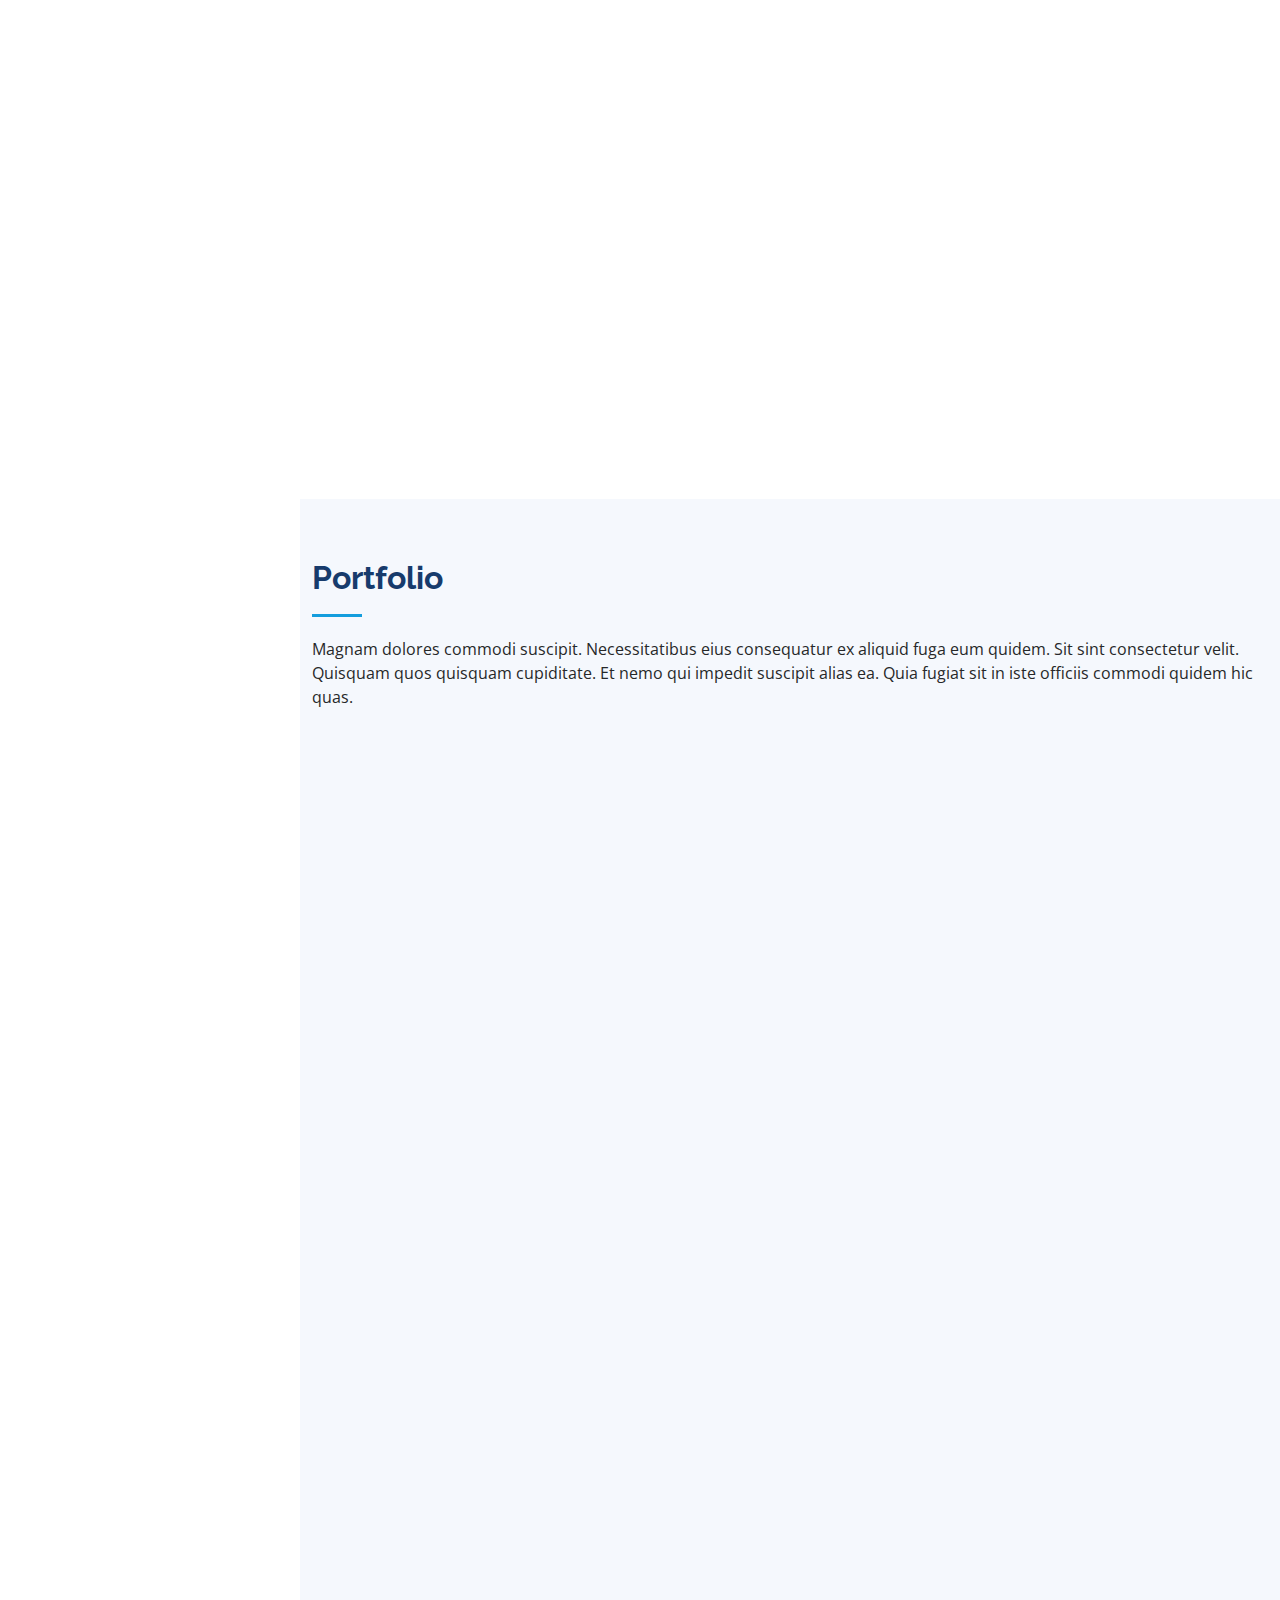
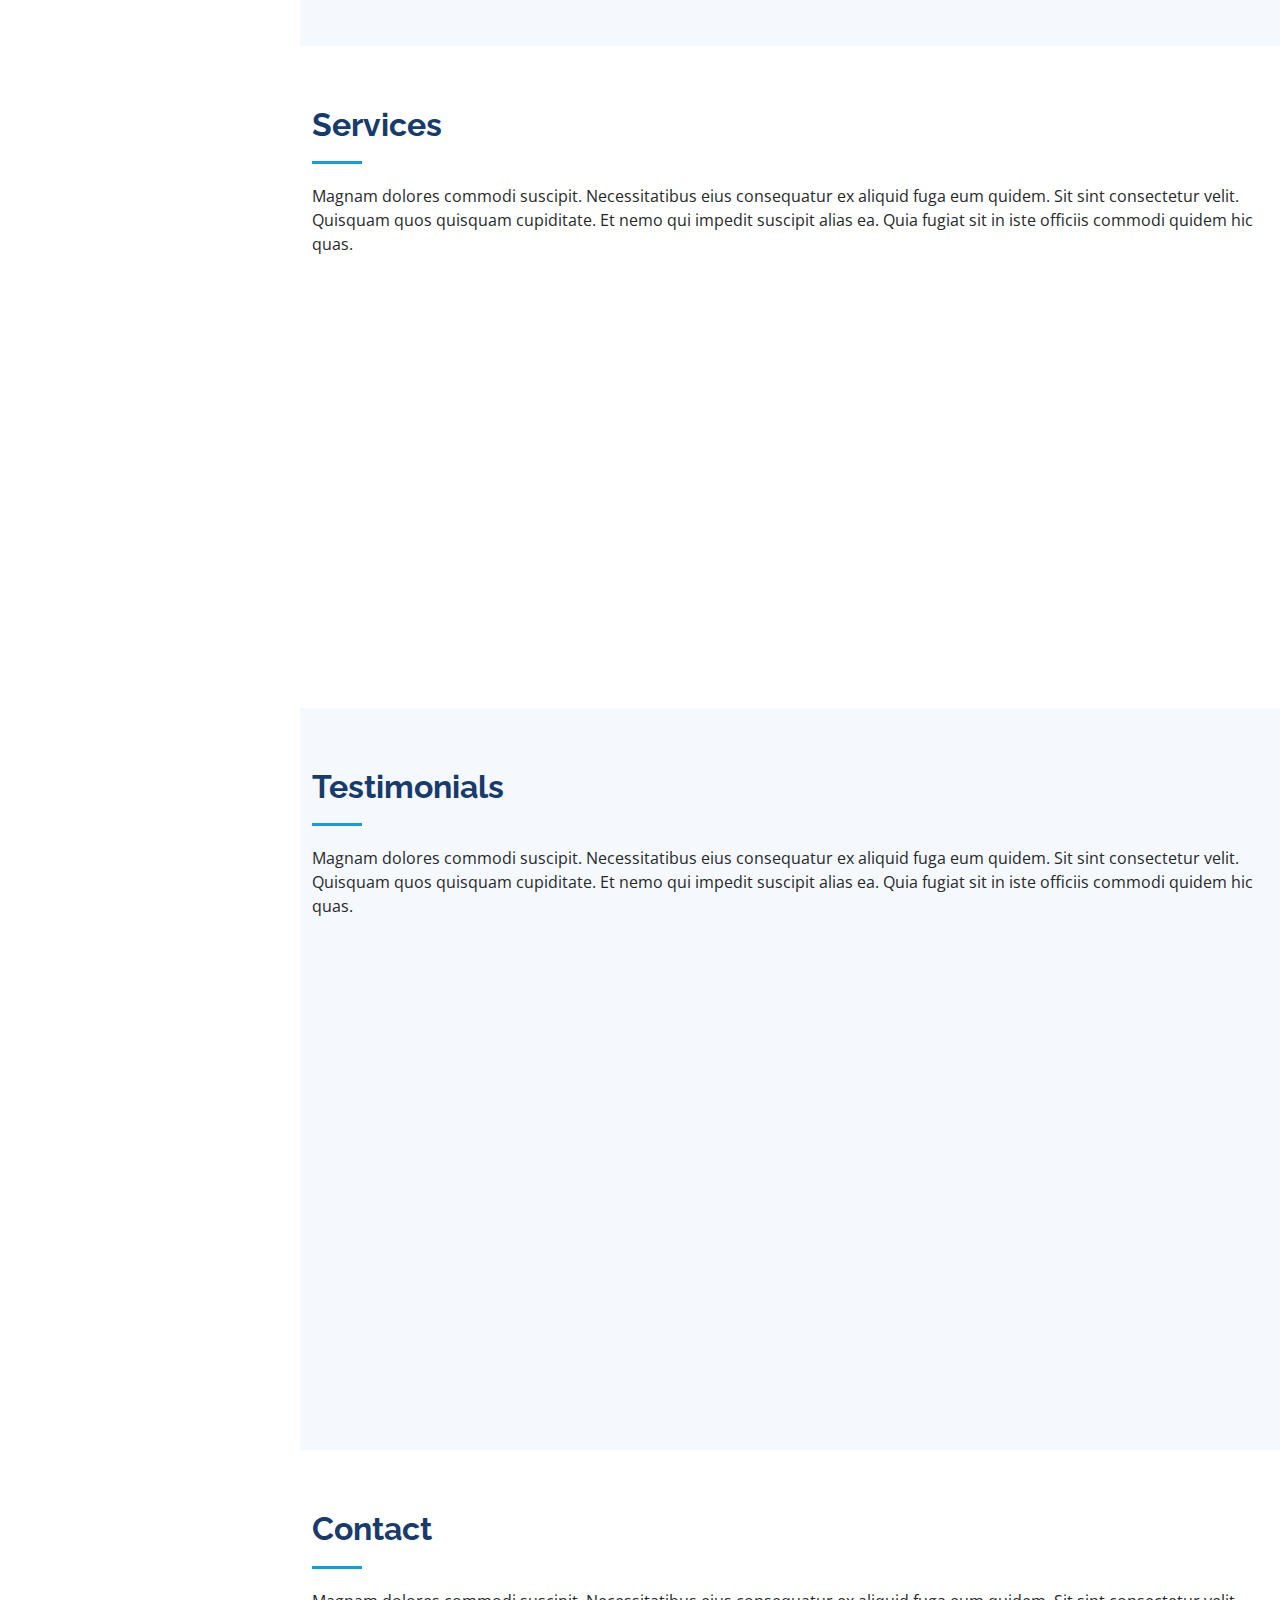
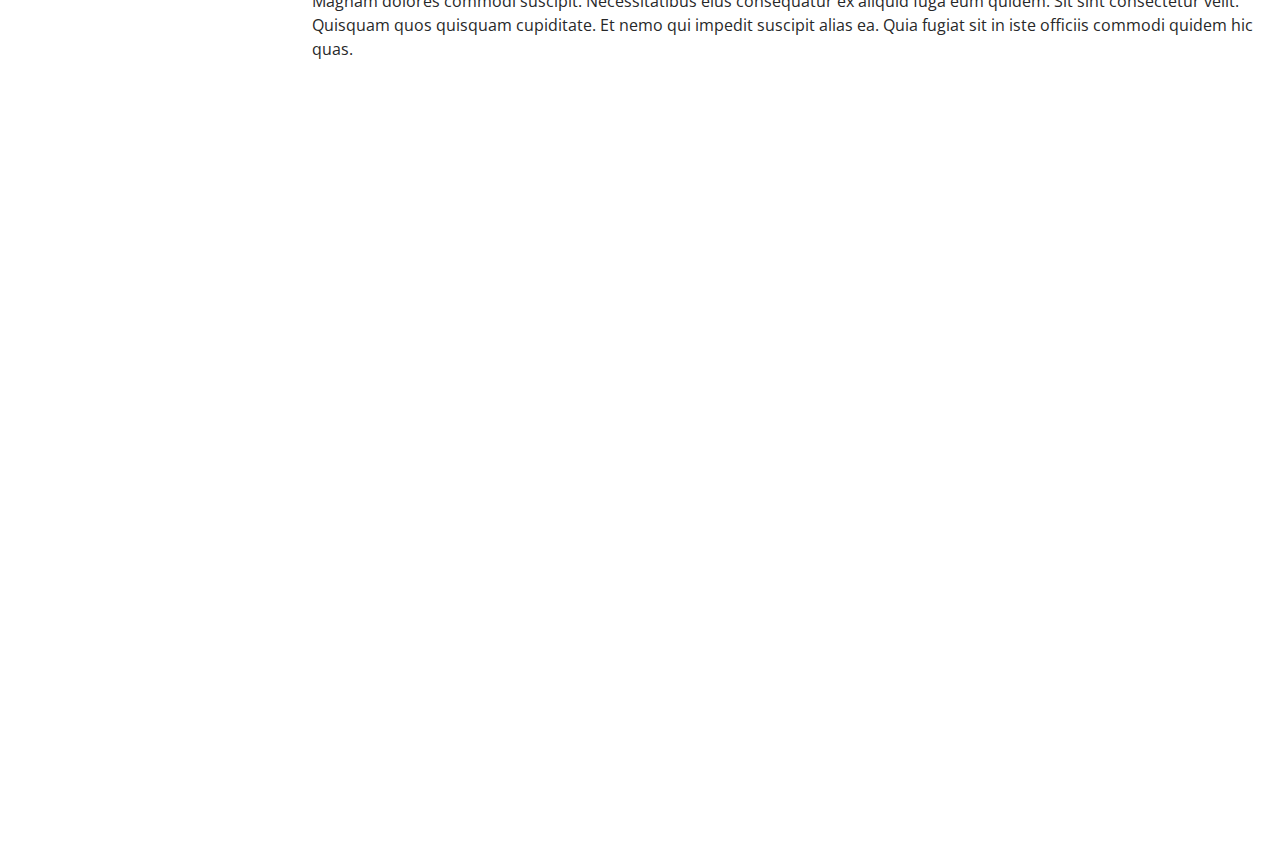
==== commit a0f35eda: "Update index.html" ====
--- a/index.html
+++ b/index.html
@@ -29,7 +29,7 @@
 
   <!-- =======================================================
   * Template Name: iPortfolio
-  * Updated: Mar 10 2023 with Bootstrap v5.2.3
+  * Updated: Mar 10 2023 with Bootstrap v5.2.3
   * Template URL: https://bootstrapmade.com/iportfolio-bootstrap-portfolio-websites-template/
   * Author: BootstrapMade.com
   * License: https://bootstrapmade.com/license/
@@ -46,7 +46,7 @@
     <div class="d-flex flex-column">
 
       <div class="profile">
-        <img src="assets/img/profile-img.jpg" alt="" class="img-fluid rounded-circle">
+        <img src="assets/img/profile-img.png" alt="" class="img-fluid rounded-circle">
         <h1 class="text-light"><a href="index.html">Alex Smith</a></h1>
         <div class="social-links mt-3 text-center">
           <a href="#" class="twitter"><i class="bx bxl-twitter"></i></a>
@@ -91,7 +91,7 @@
 
         <div class="row">
           <div class="col-lg-4" data-aos="fade-right">
-            <img src="assets/img/profile-img.jpg" class="img-fluid" alt="">
+            <img src="assets/img/profile-img.png" class="img-fluid" alt="">
           </div>
           <div class="col-lg-8 pt-4 pt-lg-0 content" data-aos="fade-left">
             <h3>UI/UX Designer &amp; Web Developer.</h3>
@@ -659,4 +659,4 @@
 
 </body>
 
-</html>+</html>
--- a/assets/css/style.css
+++ b/assets/css/style.css
@@ -229,7 +229,7 @@
 #hero {
   width: 100%;
   height: 100vh;
-  background: url("../img/hero-bg.jpg") top center;
+  background: url("../img/hero-bg.png") top center;
   background-size: cover;
 }
 
@@ -1091,4 +1091,4 @@
     width: auto;
     padding-right: 20px 15px;
   }
-}+}
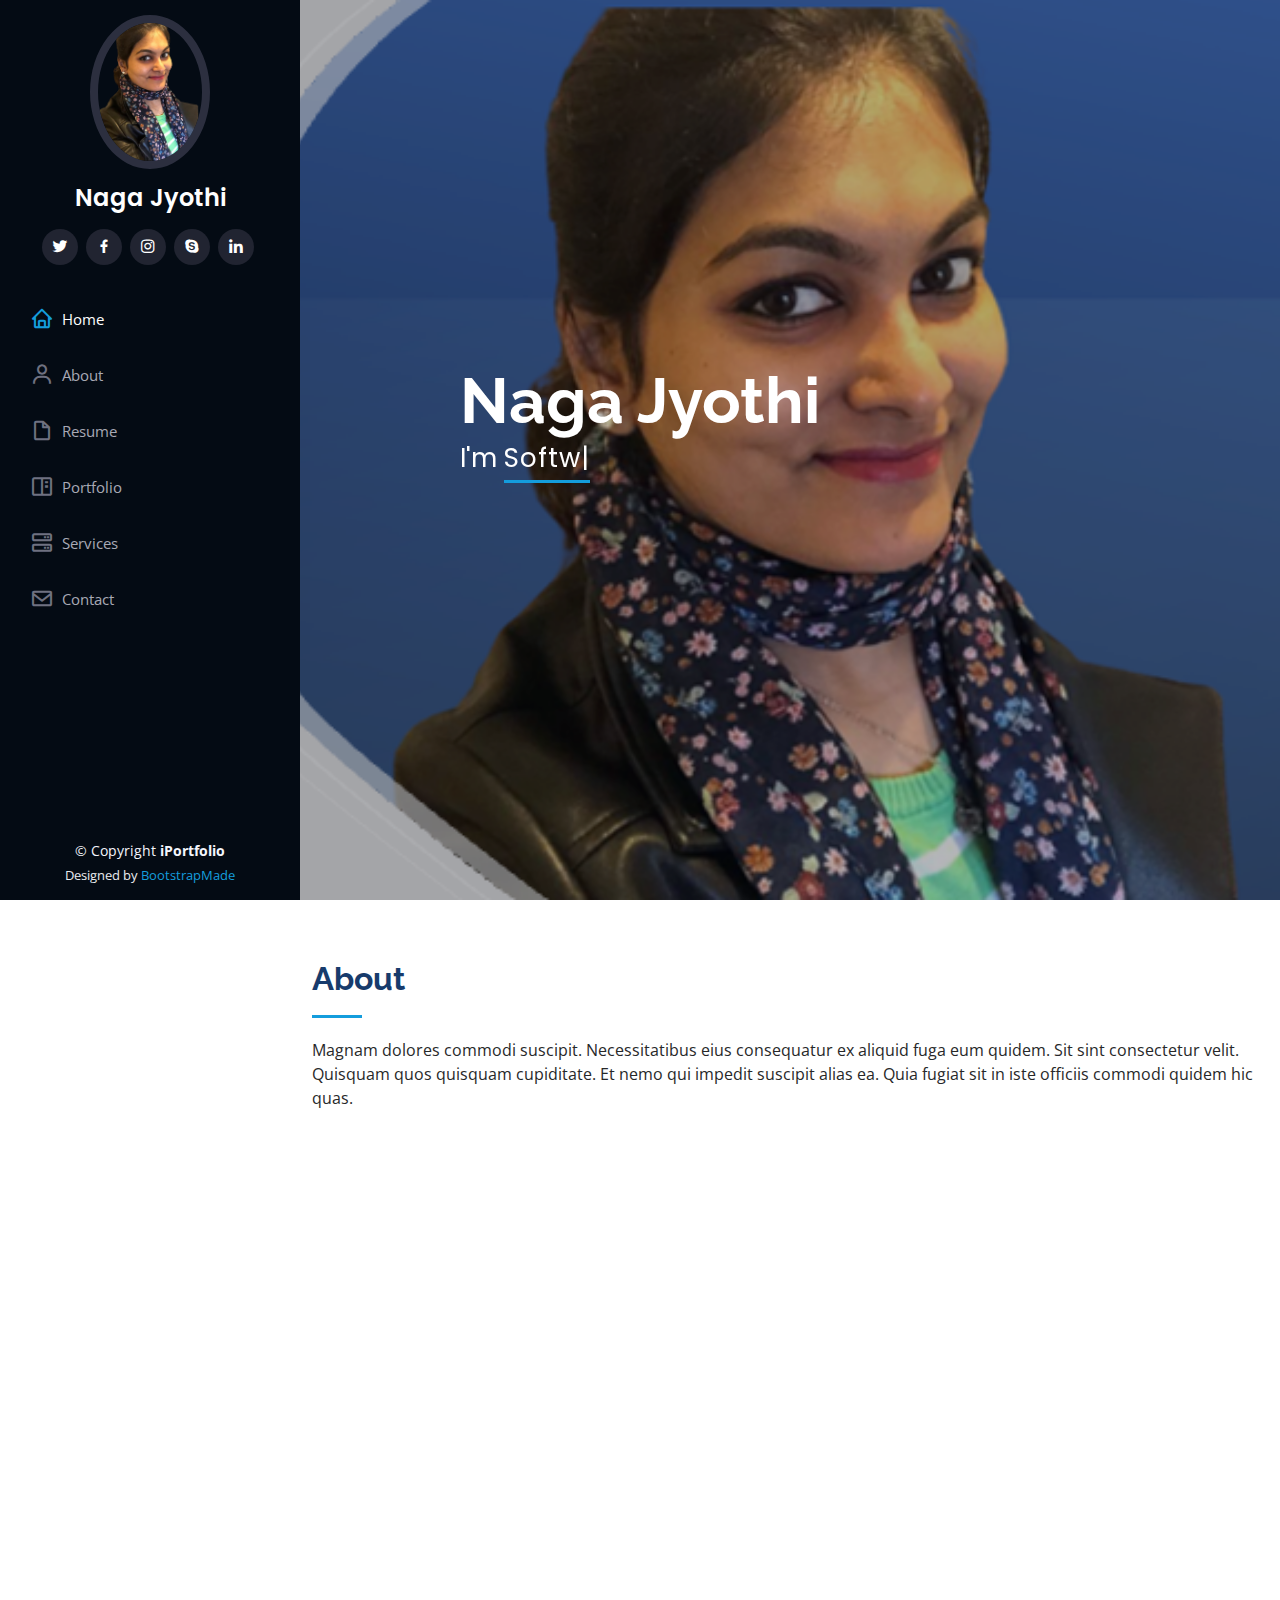
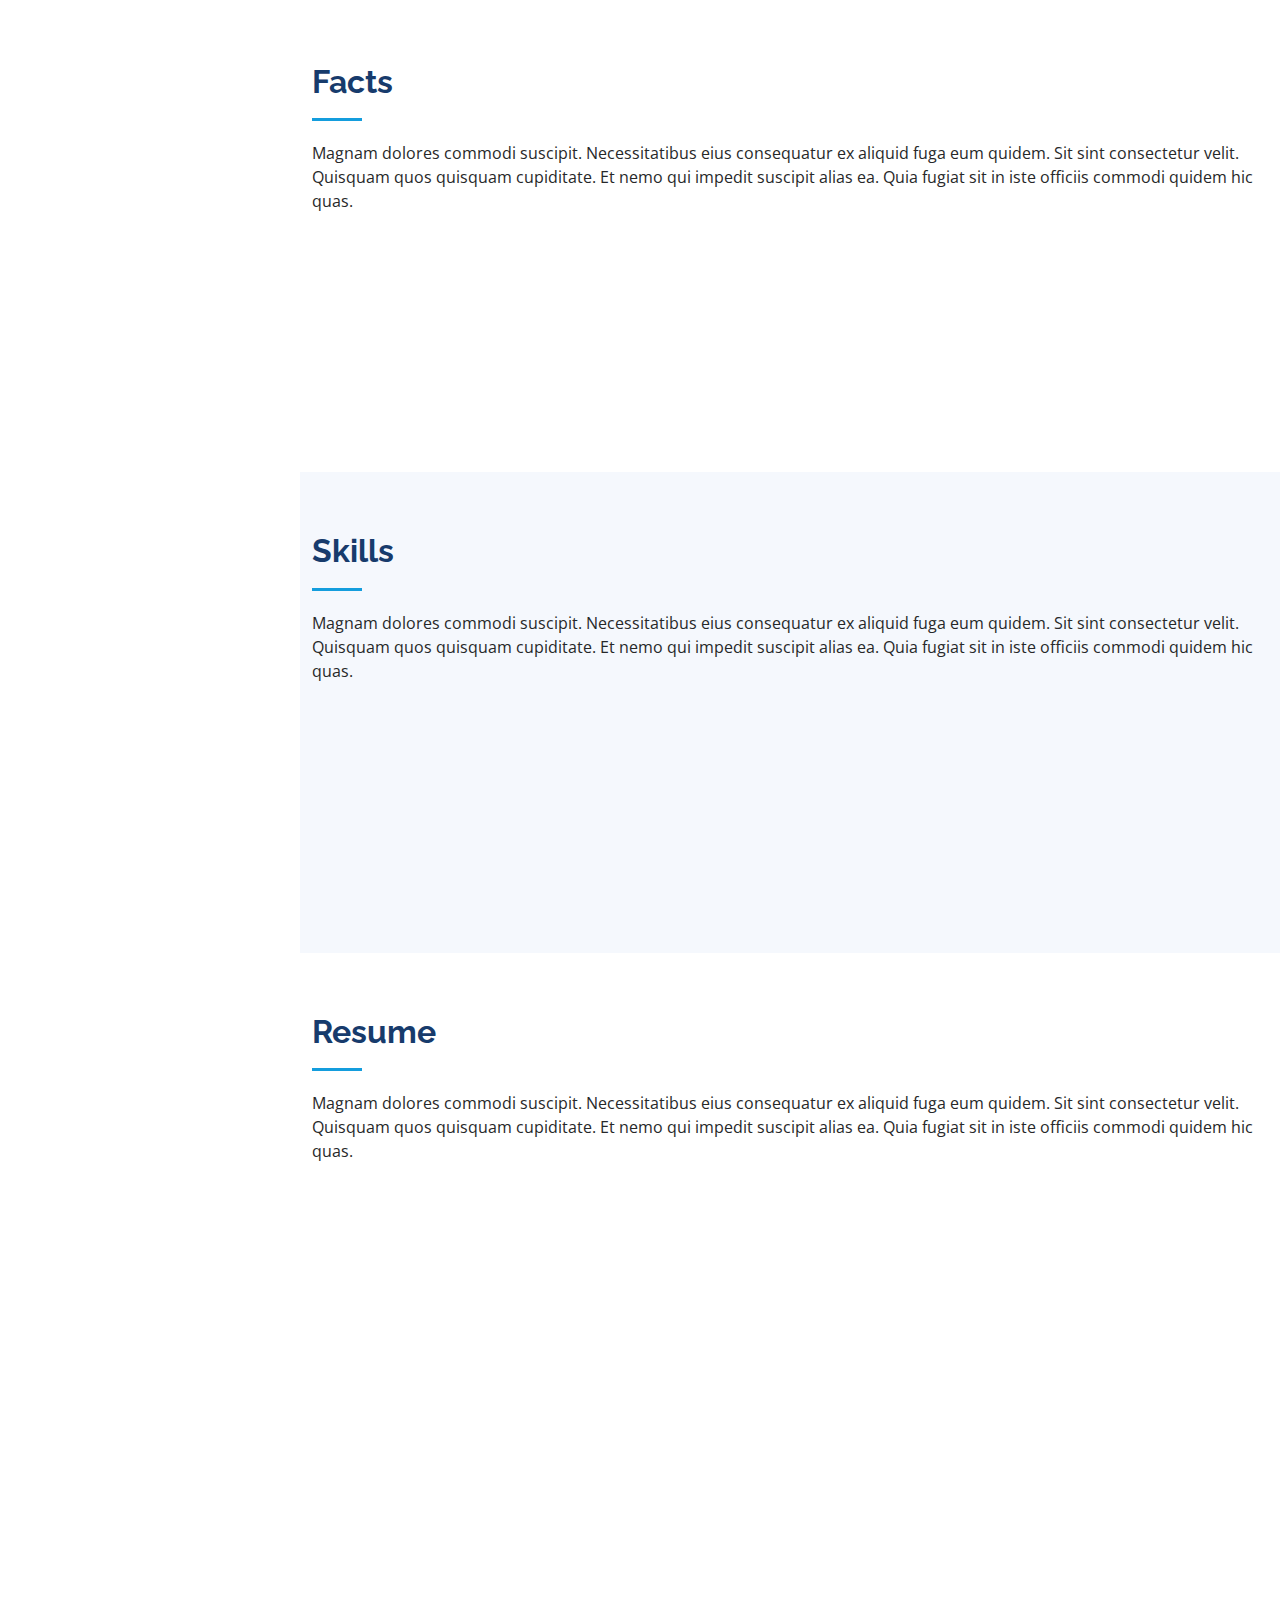
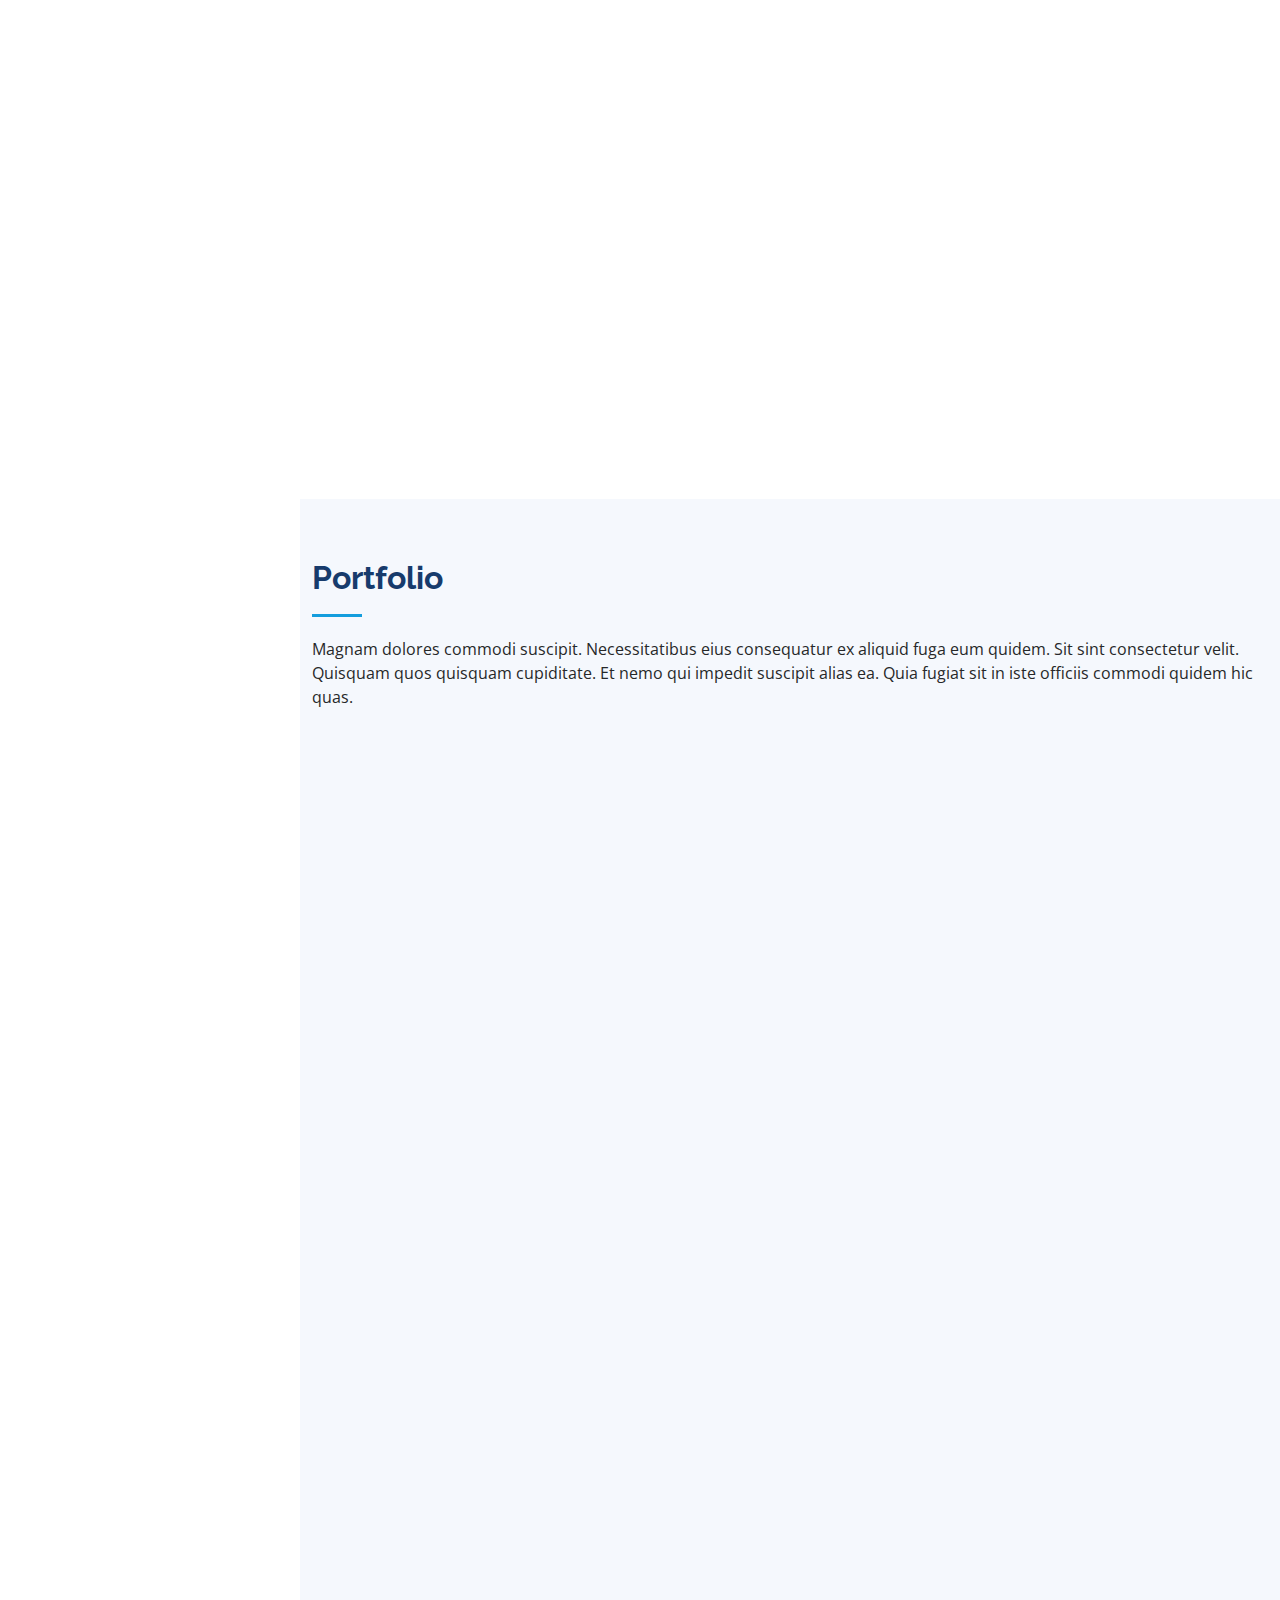
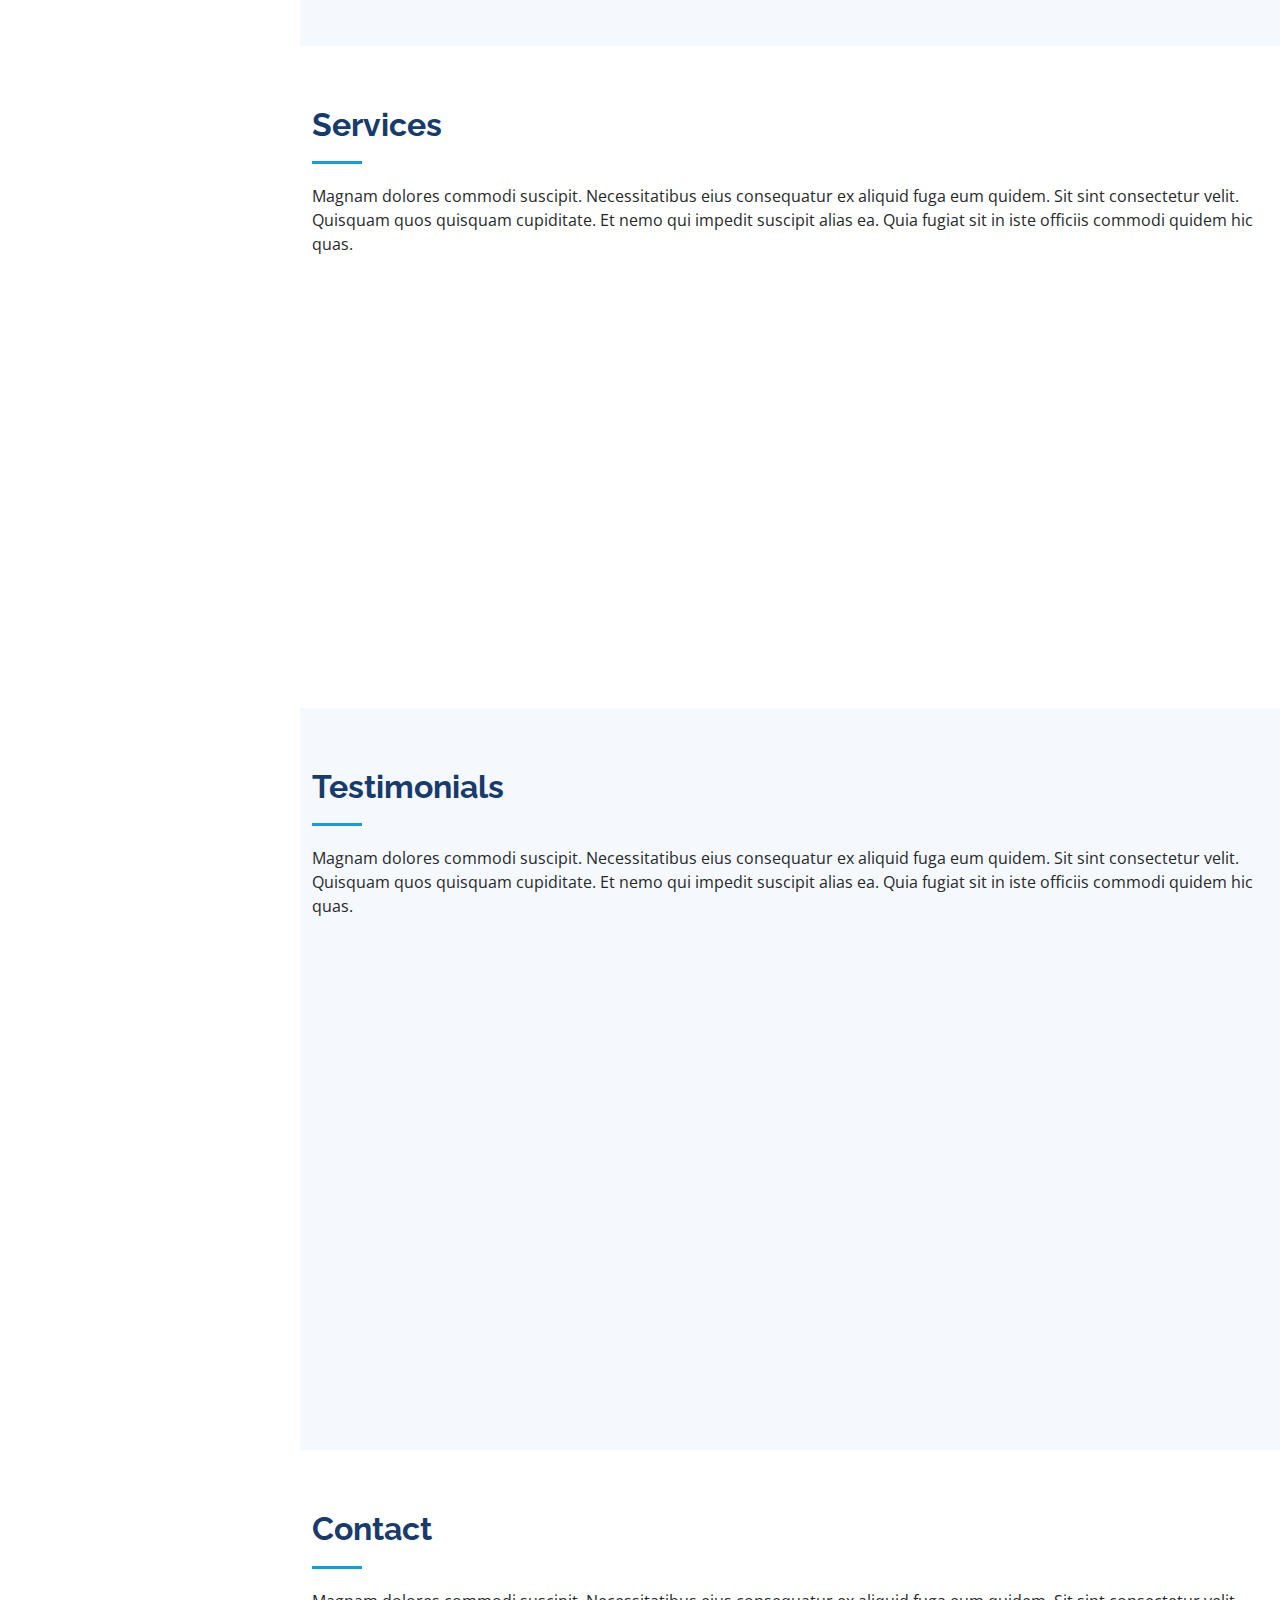
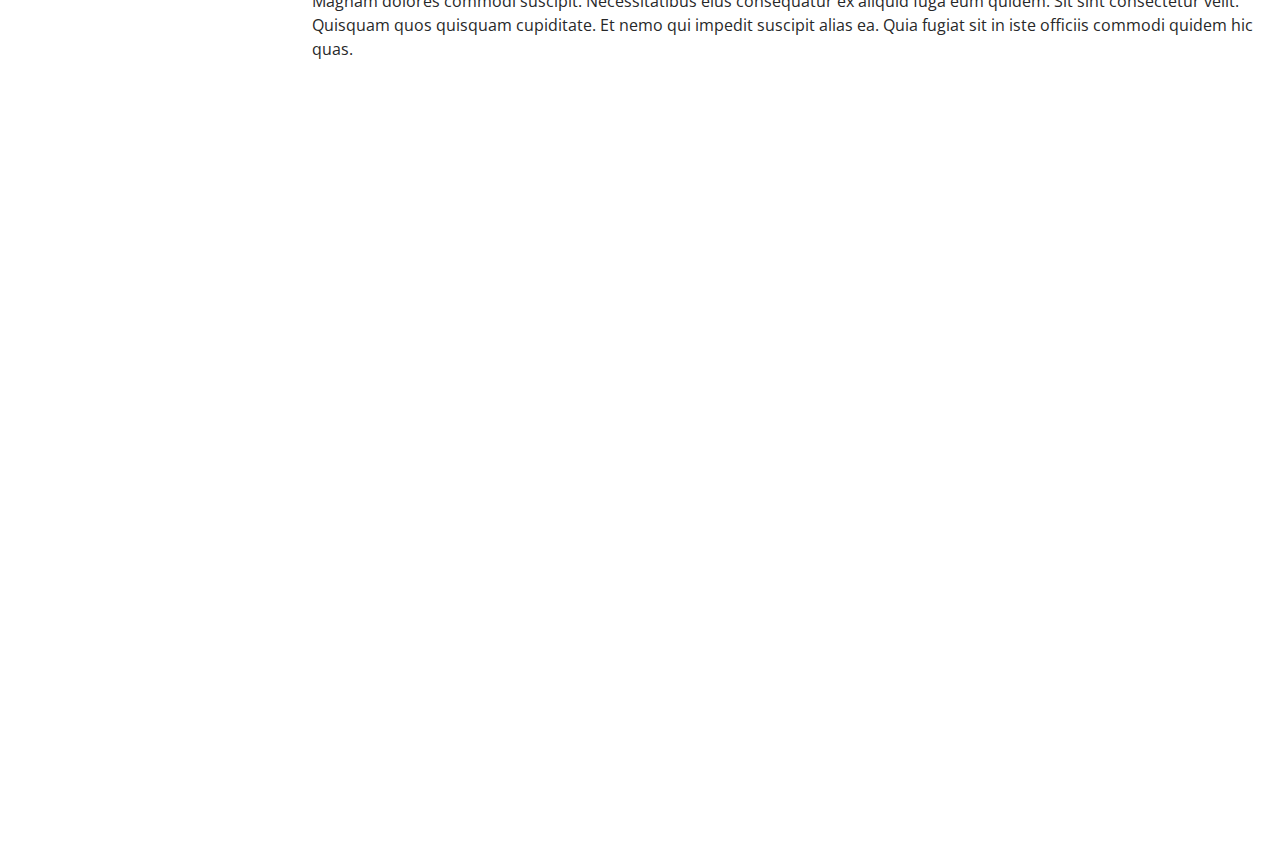
==== commit 61077797: "name change" ====
--- a/index.html
+++ b/index.html
@@ -47,7 +47,7 @@
 
       <div class="profile">
         <img src="assets/img/profile-img.png" alt="" class="img-fluid rounded-circle">
-        <h1 class="text-light"><a href="index.html">Alex Smith</a></h1>
+        <h1 class="text-light"><a href="index.html">Naga Jyothi</a></h1>
         <div class="social-links mt-3 text-center">
           <a href="#" class="twitter"><i class="bx bxl-twitter"></i></a>
           <a href="#" class="facebook"><i class="bx bxl-facebook"></i></a>
@@ -73,8 +73,8 @@
   <!-- ======= Hero Section ======= -->
   <section id="hero" class="d-flex flex-column justify-content-center align-items-center">
     <div class="hero-container" data-aos="fade-in">
-      <h1>Alex Smith</h1>
-      <p>I'm <span class="typed" data-typed-items="Designer, Developer, Freelancer, Photographer"></span></p>
+      <h1>Naga Jyothi</h1>
+      <p>I'm <span class="typed" data-typed-items="Software Tester, Bussiness Analyst, Product Officer"></span></p>
     </div>
   </section><!-- End Hero -->
 
@@ -254,7 +254,7 @@
           <div class="col-lg-6" data-aos="fade-up">
             <h3 class="resume-title">Sumary</h3>
             <div class="resume-item pb-0">
-              <h4>Alex Smith</h4>
+              <h4>Naga Jyothi</h4>
               <p><em>Innovative and deadline-driven Graphic Designer with 3+ years of experience designing and developing user-centered digital/print marketing material from initial concept to final, polished deliverable.</em></p>
               <ul>
                 <li>Portland par 127,Orlando, FL</li>
